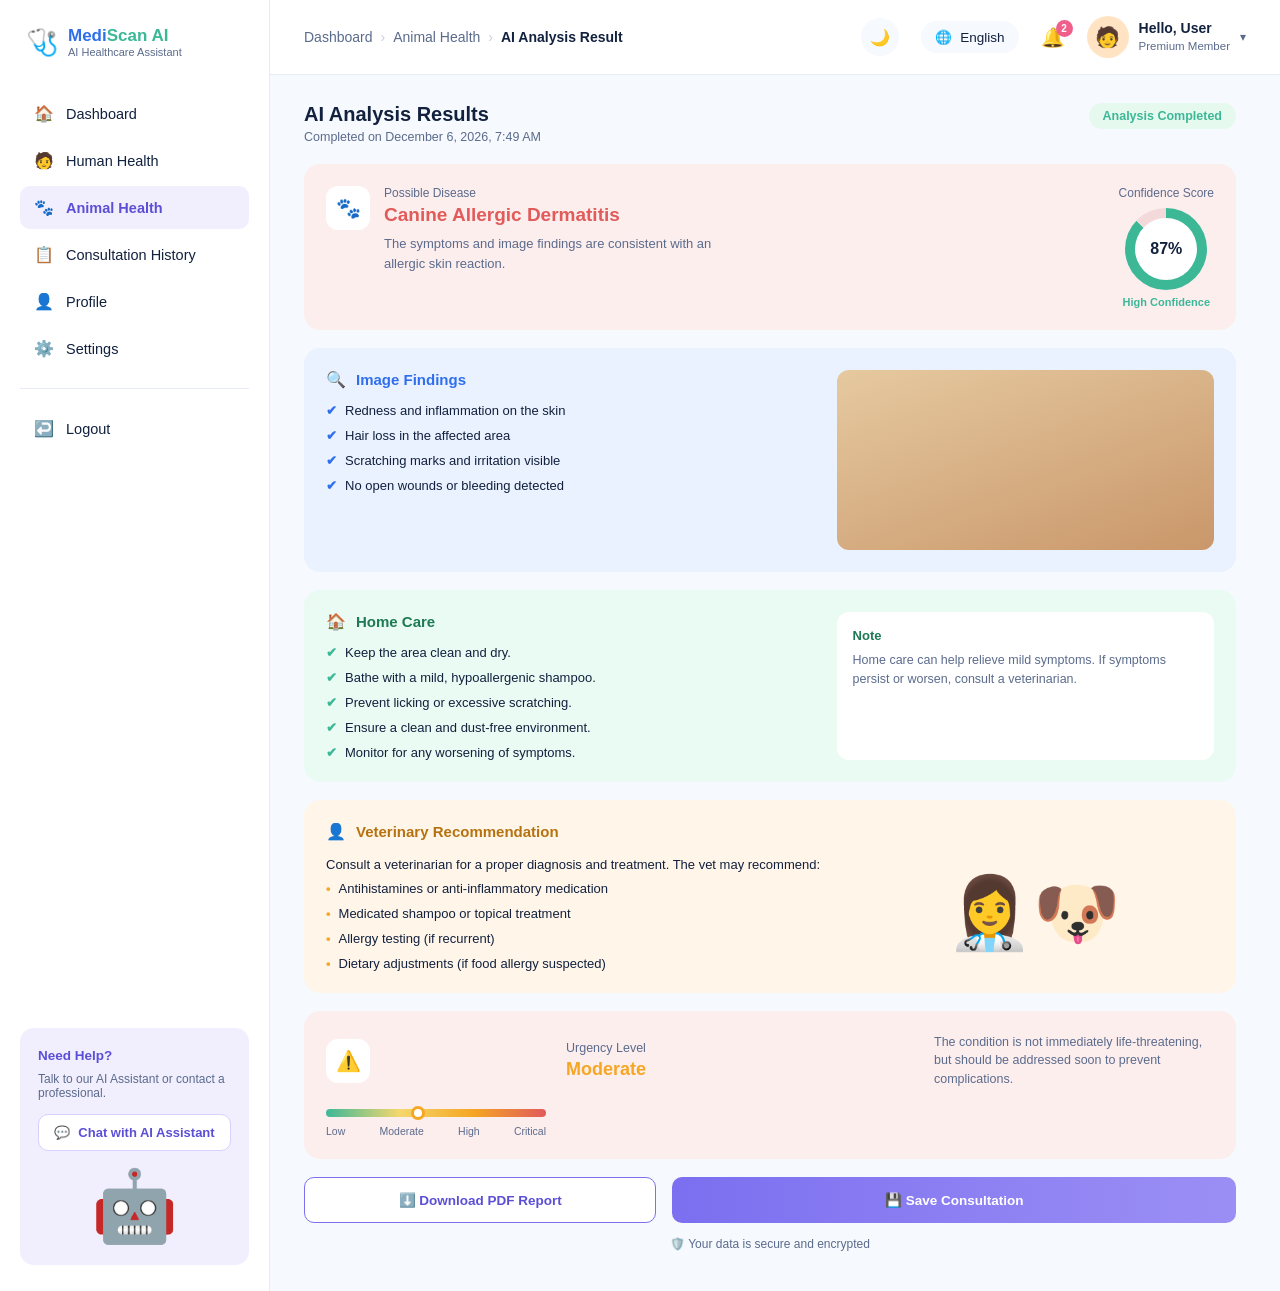
==== animal-analysis-results.html @ 8ee75331 "Add files via upload" ====
<!DOCTYPE html>
<html lang="en">
<head>
<meta charset="UTF-8">
<meta name="viewport" content="width=device-width, initial-scale=1.0">
<title>MediScan AI — Animal Analysis Results</title>
<style>
  :root{
    --purple:#7c6ff0;
    --purple-dark:#5b4fd6;
    --blue:#2f6fed;
    --green:#3cb897;
    --orange:#f5a623;
    --red:#e15b5b;
    --pink:#ef5f8a;
    --ink:#12213e;
    --muted:#5b6b8c;
    --border:#e6ebf5;
    --bg-soft:#f6f9fd;
    --radius:16px;
    --shadow-sm:0 4px 14px rgba(18,33,62,0.06);
  }
  *{box-sizing:border-box;margin:0;padding:0;}
  body{
    font-family:'Segoe UI',-apple-system,BlinkMacSystemFont,Roboto,Helvetica,Arial,sans-serif;
    color:var(--ink);
    background:var(--bg-soft);
  }
  a{text-decoration:none;color:inherit;}
  button{font-family:inherit;}

  .app{display:grid;grid-template-columns:270px 1fr;min-height:100vh;}

  /* Sidebar */
  .sidebar{background:#fff;border-right:1px solid var(--border);display:flex;flex-direction:column;padding:26px 20px;}
  .brand{display:flex;align-items:center;gap:10px;margin-bottom:34px;padding:0 6px;}
  .brand .mark{font-size:26px;}
  .brand .name{font-weight:700;font-size:17px;}
  .brand .name .blue{color:var(--blue);}
  .brand .name .green{color:var(--green);}
  .brand .sub{display:block;font-size:11px;font-weight:400;color:var(--muted);}
  .nav-main{display:flex;flex-direction:column;gap:4px;flex:1;}
  .nav-item{display:flex;align-items:center;gap:12px;padding:12px 14px;border-radius:10px;font-size:14.5px;font-weight:500;color:var(--ink);cursor:pointer;}
  .nav-item .ic{width:20px;text-align:center;font-size:16px;}
  .nav-item:hover{background:var(--bg-soft);}
  .nav-item.active{background:#f1eefe;color:var(--purple-dark);font-weight:700;}
  .nav-divider{height:1px;background:var(--border);margin:14px 0;}
  .help-box{background:#f1eefe;border-radius:14px;padding:18px;margin-top:16px;}
  .help-box b{font-size:13.5px;color:var(--purple-dark);}
  .help-box p{font-size:12px;color:var(--muted);margin:8px 0 14px;}
  .chat-btn{
    display:flex;align-items:center;justify-content:center;gap:8px;width:100%;
    background:#fff;border:1px solid #d9d0fc;border-radius:10px;padding:10px 14px;
    font-size:13px;font-weight:600;color:var(--purple-dark);cursor:pointer;
  }
  .bot-emoji{font-size:70px;text-align:center;margin-top:14px;}

  /* Main */
  .main{display:flex;flex-direction:column;}
  .topbar{display:flex;align-items:center;justify-content:space-between;padding:16px 34px;background:#fff;border-bottom:1px solid var(--border);}
  .breadcrumb{display:flex;align-items:center;gap:8px;font-size:14px;color:var(--muted);}
  .breadcrumb b{color:var(--ink);font-weight:700;}
  .breadcrumb .sep{color:#c7cede;}
  .topbar-right{display:flex;align-items:center;gap:22px;}
  .bell{position:relative;font-size:19px;cursor:pointer;}
  .bell .dot{position:absolute;top:-6px;right:-8px;background:var(--pink);color:#fff;font-size:10px;width:17px;height:17px;border-radius:50%;display:flex;align-items:center;justify-content:center;font-weight:700;}
  .user-chip{display:flex;align-items:center;gap:10px;cursor:pointer;}
  .avatar-circle{width:42px;height:42px;border-radius:50%;background:#ffe3c2;display:flex;align-items:center;justify-content:center;font-size:20px;}
  .user-chip b{font-size:14px;display:block;}
  .user-chip span{font-size:11.5px;color:var(--muted);}
  .caret{font-size:10px;color:var(--muted);}

  .content{padding:28px 34px 40px;max-width:1000px;}

  .page-head{display:flex;justify-content:space-between;align-items:flex-start;margin-bottom:20px;gap:20px;flex-wrap:wrap;}
  .page-head h1{font-size:20px;font-weight:800;}
  .page-head p{font-size:12.5px;color:var(--muted);margin-top:4px;}
  .status-chip{
    background:#e6f9ef;color:var(--green);font-size:12.5px;font-weight:700;padding:6px 14px;border-radius:20px;height:fit-content;
  }

  .card{border-radius:var(--radius);padding:22px;margin-bottom:18px;}
  .card.condition{background:#fdeeee;}
  .card.findings{background:#eaf1ff;}
  .card.homecare{background:#eafbf3;}
  .card.vet{background:#fff5e9;}
  .card.urgency{background:#fdeeee;}
  .card.plain{background:#fff;border:1px solid var(--border);box-shadow:var(--shadow-sm);}

  .cond-row{display:flex;justify-content:space-between;gap:20px;align-items:flex-start;flex-wrap:wrap;}
  .cond-left{display:flex;gap:14px;}
  .cond-ic{width:44px;height:44px;border-radius:12px;background:#fff;display:flex;align-items:center;justify-content:center;font-size:20px;flex-shrink:0;}
  .cond-label{font-size:12px;color:var(--muted);margin-bottom:4px;}
  .cond-name{font-size:19px;font-weight:800;color:var(--red);margin-bottom:8px;}
  .cond-desc{font-size:13px;color:var(--muted);max-width:340px;line-height:1.5;}
  .conf-label{font-size:12px;color:var(--muted);text-align:center;margin-bottom:8px;}
  .ring{
    width:82px;height:82px;border-radius:50%;
    background:conic-gradient(var(--green) 87%, #f3d9d9 0);
    display:flex;align-items:center;justify-content:center;margin:0 auto;
  }
  .ring span{
    width:62px;height:62px;border-radius:50%;background:#fff;display:flex;align-items:center;justify-content:center;
    font-size:16px;font-weight:800;
  }
  .conf-tag{font-size:11px;color:var(--green);font-weight:700;text-align:center;margin-top:6px;}

  .split-row{display:grid;grid-template-columns:1.3fr 1fr;gap:20px;align-items:start;}
  .section-title{display:flex;align-items:center;gap:10px;font-size:15px;font-weight:700;margin-bottom:14px;}
  .section-title .si{font-size:16px;}
  .section-title.blue{color:var(--blue);}
  .section-title.green{color:#1e7a55;}
  .section-title.orange{color:#b5720f;}
  .info-list li{display:flex;gap:8px;font-size:13px;color:var(--ink);margin-bottom:10px;align-items:flex-start;}
  .info-list li:last-child{margin-bottom:0;}
  .info-list .c{font-weight:800;flex-shrink:0;color:var(--blue);}
  .info-list.green-check .c{color:var(--green);}
  .info-list.orange-dot .c{color:var(--orange);}
  .img-box{border-radius:12px;overflow:hidden;height:100%;min-height:180px;background:linear-gradient(160deg,#e6c9a0,#c9976a);}
  .img-box img{width:100%;height:100%;object-fit:cover;display:block;}

  .note-box{background:#fff;border-radius:12px;padding:16px;height:100%;}
  .note-box b{color:#1e7a55;font-size:13px;display:block;margin-bottom:8px;}
  .note-box p{font-size:12.5px;color:var(--muted);line-height:1.5;}

  .vet-row{display:grid;grid-template-columns:1.4fr 1fr;gap:20px;align-items:center;}
  .vet-desc{font-size:13px;color:var(--ink);line-height:1.5;margin-bottom:6px;}
  .vet-emoji{font-size:70px;text-align:center;}

  .urgency-row{display:grid;grid-template-columns:auto 1fr auto;gap:20px;align-items:center;}
  .urgency-ic{width:44px;height:44px;border-radius:12px;background:#fff;display:flex;align-items:center;justify-content:center;font-size:20px;}
  .urgency-lab{font-size:12.5px;color:var(--muted);margin-bottom:4px;}
  .urgency-val{font-size:18px;font-weight:800;color:var(--orange);}
  .urgency-desc{font-size:12.5px;color:var(--muted);max-width:280px;line-height:1.5;}
  .gauge-wrap{width:220px;}
  .gauge{
    height:8px;border-radius:6px;background:linear-gradient(90deg,#3cb897,#f5d76e,#f5a623,#e15b5b);position:relative;
  }
  .gauge-dot{
    position:absolute;top:50%;transform:translate(-50%,-50%);width:14px;height:14px;border-radius:50%;background:#fff;
    border:3px solid var(--orange);left:42%;
  }
  .gauge-labels{display:flex;justify-content:space-between;font-size:10.5px;color:var(--muted);margin-top:8px;}

  .action-row{display:grid;grid-template-columns:1fr 1.6fr;gap:16px;margin-bottom:14px;}
  .btn-download{
    border:1px solid var(--purple);color:var(--purple-dark);background:#fff;border-radius:10px;padding:14px;
    font-size:13.5px;font-weight:700;cursor:pointer;display:flex;align-items:center;justify-content:center;gap:8px;
  }
  .btn-download:hover{background:#f7f6ff;}
  .btn-save{
    border:none;background:linear-gradient(90deg,var(--purple),#9b8ff5);color:#fff;border-radius:10px;padding:14px;
    font-size:13.5px;font-weight:700;cursor:pointer;display:flex;align-items:center;justify-content:center;gap:8px;
  }
  .btn-save:hover{opacity:.92;}
  .secure-note{text-align:center;font-size:12px;color:var(--muted);}

  @media (max-width:900px){
    .app{grid-template-columns:1fr;}
    .sidebar{display:none;}
    .split-row, .vet-row, .action-row{grid-template-columns:1fr;}
    .urgency-row{grid-template-columns:1fr;text-align:left;}
    .gauge-wrap{width:100%;}
  }
</style>
<link rel="stylesheet" href="shared-dark.css">
</head>
<body>

<div class="app">
  <aside class="sidebar">
    <a href="dashboard.html" class="brand">
      <span class="mark">🩺</span>
      <span class="name"><span class="blue">Medi</span><span class="green">Scan AI</span><span class="sub" data-i18n="brand_sub">AI Healthcare Assistant</span></span>
    </a>

    <div class="nav-main">
      <a href="dashboard.html" class="nav-item"><span class="ic">🏠</span> <span data-i18n="nav_dashboard">Dashboard</span></a>
      <a href="human-consultation.html" class="nav-item"><span class="ic">🧑</span> <span data-i18n="nav_human_health">Human Health</span></a>
      <a href="animal-consultation.html" class="nav-item active"><span class="ic">🐾</span> <span data-i18n="nav_animal_health">Animal Health</span></a>
      <a href="consultation-history.html" class="nav-item"><span class="ic">📋</span> <span data-i18n="nav_consultation_history">Consultation History</span></a>
      <a href="profile.html" class="nav-item"><span class="ic">👤</span> <span data-i18n="nav_profile">Profile</span></a>
      <a href="settings.html" class="nav-item"><span class="ic">⚙️</span> <span data-i18n="nav_settings">Settings</span></a>
      <div class="nav-divider"></div>
      <a href="index.html" class="nav-item"><span class="ic">↩️</span> <span data-i18n="nav_logout">Logout</span></a>
    </div>

    <div class="help-box">
      <b data-i18n="help_title">Need Help?</b>
      <p data-i18n="help_desc">Talk to our AI Assistant or contact a professional.</p>
      <button class="chat-btn">💬 <span data-i18n="help_chat_btn">Chat with AI Assistant</span></button>
      <div class="bot-emoji">🤖</div>
    </div>
  </aside>

  <div class="main">
    <div class="topbar">
      <div class="breadcrumb">
        <a href="dashboard.html">Dashboard</a><span class="sep">›</span>
        <a href="animal-consultation.html">Animal Health</a><span class="sep">›</span>
        <b>AI Analysis Result</b>
      </div>
      <div class="topbar-right">
        <button class="icon-btn" data-dark-toggle-btn style="width:38px;height:38px;border-radius:50%;background:var(--bg-soft);display:flex;align-items:center;justify-content:center;font-size:16px;cursor:pointer;border:none;">🌙</button>
        <div class="lang-chip" style="display:flex;align-items:center;gap:8px;background:var(--bg-soft);border-radius:20px;padding:8px 14px;font-size:13.5px;">🌐 <span data-lang-label>English</span></div>
        <div class="bell">🔔<span class="dot">2</span></div>
        <div class="user-chip">
          <div class="avatar-circle">🧑</div>
          <div><b>Hello, User</b><span>Premium Member</span></div>
          <span class="caret">▾</span>
        </div>
      </div>
    </div>

    <div class="content">
      <div class="page-head">
        <div>
          <h1 data-i18n="analysis_title">AI Analysis Result</h1>
          <p id="resultTimestamp">Completed on May 20, 2025, 11:45 AM</p>
        </div>
        <div class="status-chip" data-i18n="analysis_completed">Analysis Completed</div>
      </div>

      <div class="card condition">
        <div class="cond-row">
          <div class="cond-left">
            <div class="cond-ic">🐾</div>
            <div>
              <div class="cond-label">Possible Disease</div>
              <div class="cond-name">Canine Allergic Dermatitis</div>
              <div class="cond-desc">The symptoms and image findings are consistent with an allergic skin reaction.</div>
            </div>
          </div>
          <div>
            <div class="conf-label">Confidence Score</div>
            <div class="ring"><span>87%</span></div>
            <div class="conf-tag">High Confidence</div>
          </div>
        </div>
      </div>

      <div class="card findings">
        <div class="split-row">
          <div>
            <div class="section-title blue"><span class="si">🔍</span> Image Findings</div>
            <ul class="info-list">
              <li><span class="c">✔</span> Redness and inflammation on the skin</li>
              <li><span class="c">✔</span> Hair loss in the affected area</li>
              <li><span class="c">✔</span> Scratching marks and irritation visible</li>
              <li><span class="c">✔</span> No open wounds or bleeding detected</li>
            </ul>
          </div>
          <div class="img-box">
            <img id="resultImg" src="" style="display:none;">
            <div id="imgFallback" style="width:100%;height:100%;background:linear-gradient(160deg,#e6c9a0,#c9976a);"></div>
          </div>
        </div>
      </div>

      <div class="card homecare">
        <div class="split-row">
          <div>
            <div class="section-title green"><span class="si">🏠</span> Home Care</div>
            <ul class="info-list green-check">
              <li><span class="c">✔</span> Keep the area clean and dry.</li>
              <li><span class="c">✔</span> Bathe with a mild, hypoallergenic shampoo.</li>
              <li><span class="c">✔</span> Prevent licking or excessive scratching.</li>
              <li><span class="c">✔</span> Ensure a clean and dust-free environment.</li>
              <li><span class="c">✔</span> Monitor for any worsening of symptoms.</li>
            </ul>
          </div>
          <div class="note-box">
            <b>Note</b>
            <p>Home care can help relieve mild symptoms. If symptoms persist or worsen, consult a veterinarian.</p>
          </div>
        </div>
      </div>

      <div class="card vet">
        <div class="section-title orange"><span class="si">👤</span> Veterinary Recommendation</div>
        <div class="vet-row">
          <div>
            <p class="vet-desc">Consult a veterinarian for a proper diagnosis and treatment. The vet may recommend:</p>
            <ul class="info-list orange-dot">
              <li><span class="c">•</span> Antihistamines or anti-inflammatory medication</li>
              <li><span class="c">•</span> Medicated shampoo or topical treatment</li>
              <li><span class="c">•</span> Allergy testing (if recurrent)</li>
              <li><span class="c">•</span> Dietary adjustments (if food allergy suspected)</li>
            </ul>
          </div>
          <div class="vet-emoji">👩‍⚕️🐶</div>
        </div>
      </div>

      <div class="card urgency">
        <div class="urgency-row">
          <div class="urgency-ic">⚠️</div>
          <div>
            <div class="urgency-lab">Urgency Level</div>
            <div class="urgency-val">Moderate</div>
          </div>
          <div class="urgency-desc">The condition is not immediately life-threatening, but should be addressed soon to prevent complications.</div>
          <div class="gauge-wrap">
            <div class="gauge"><div class="gauge-dot"></div></div>
            <div class="gauge-labels"><span>Low</span><span>Moderate</span><span>High</span><span>Critical</span></div>
          </div>
        </div>
      </div>

      <div class="action-row">
        <button class="btn-download" id="downloadBtn">⬇️ Download PDF Report</button>
        <button class="btn-save" id="saveBtn">💾 Save Consultation</button>
      </div>
      <div class="secure-note">🛡️ Your data is secure and encrypted</div>
    </div>
  </div>
</div>

<script>
  const d = new Date();
  const dateStr = d.toLocaleDateString('en-US',{year:'numeric',month:'long',day:'numeric'});
  const timeStr = d.toLocaleTimeString('en-US',{hour:'numeric',minute:'2-digit'});
  document.getElementById('resultTimestamp').textContent = 'Completed on ' + dateStr + ', ' + timeStr;

  try {
    const storedImg = sessionStorage.getItem('mediscan_animal_uploaded_image');
    if(storedImg){
      const img = document.getElementById('resultImg');
      img.src = storedImg;
      img.style.display = 'block';
      document.getElementById('imgFallback').style.display = 'none';
    }
  } catch(e) {}

  document.getElementById('downloadBtn').addEventListener('click', () => {
    alert('PDF download would start here (demo only — no backend connected).');
  });
  document.getElementById('saveBtn').addEventListener('click', () => {
    alert('Consultation saved to your history (demo only — no backend connected).');
    window.location.href = 'consultation-history.html';
  });
</script>

<script src="shared.js"></script>
</body>
</html>
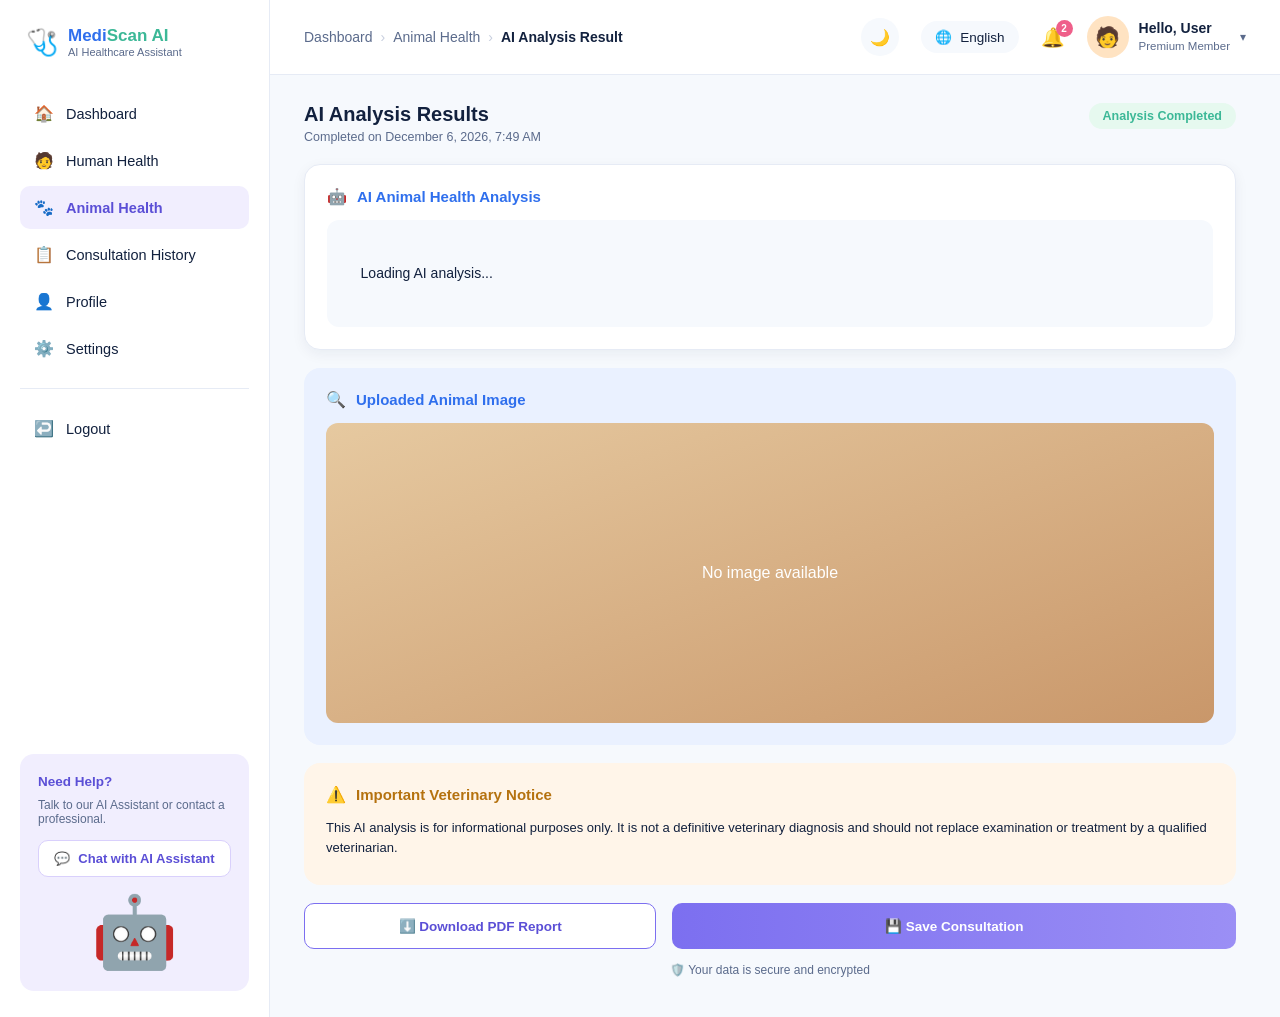
==== commit 71dba6e8: "Add animal AI analysis" ====
--- a/animal-analysis-results.html
+++ b/animal-analysis-results.html
@@ -221,91 +221,87 @@
         <div class="status-chip" data-i18n="analysis_completed">Analysis Completed</div>
       </div>
 
-      <div class="card condition">
-        <div class="cond-row">
-          <div class="cond-left">
-            <div class="cond-ic">🐾</div>
-            <div>
-              <div class="cond-label">Possible Disease</div>
-              <div class="cond-name">Canine Allergic Dermatitis</div>
-              <div class="cond-desc">The symptoms and image findings are consistent with an allergic skin reaction.</div>
-            </div>
-          </div>
-          <div>
-            <div class="conf-label">Confidence Score</div>
-            <div class="ring"><span>87%</span></div>
-            <div class="conf-tag">High Confidence</div>
-          </div>
-        </div>
-      </div>
-
-      <div class="card findings">
-        <div class="split-row">
-          <div>
-            <div class="section-title blue"><span class="si">🔍</span> Image Findings</div>
-            <ul class="info-list">
-              <li><span class="c">✔</span> Redness and inflammation on the skin</li>
-              <li><span class="c">✔</span> Hair loss in the affected area</li>
-              <li><span class="c">✔</span> Scratching marks and irritation visible</li>
-              <li><span class="c">✔</span> No open wounds or bleeding detected</li>
-            </ul>
-          </div>
-          <div class="img-box">
-            <img id="resultImg" src="" style="display:none;">
-            <div id="imgFallback" style="width:100%;height:100%;background:linear-gradient(160deg,#e6c9a0,#c9976a);"></div>
-          </div>
-        </div>
-      </div>
-
-      <div class="card homecare">
-        <div class="split-row">
-          <div>
-            <div class="section-title green"><span class="si">🏠</span> Home Care</div>
-            <ul class="info-list green-check">
-              <li><span class="c">✔</span> Keep the area clean and dry.</li>
-              <li><span class="c">✔</span> Bathe with a mild, hypoallergenic shampoo.</li>
-              <li><span class="c">✔</span> Prevent licking or excessive scratching.</li>
-              <li><span class="c">✔</span> Ensure a clean and dust-free environment.</li>
-              <li><span class="c">✔</span> Monitor for any worsening of symptoms.</li>
-            </ul>
-          </div>
-          <div class="note-box">
-            <b>Note</b>
-            <p>Home care can help relieve mild symptoms. If symptoms persist or worsen, consult a veterinarian.</p>
-          </div>
-        </div>
-      </div>
-
-      <div class="card vet">
-        <div class="section-title orange"><span class="si">👤</span> Veterinary Recommendation</div>
-        <div class="vet-row">
-          <div>
-            <p class="vet-desc">Consult a veterinarian for a proper diagnosis and treatment. The vet may recommend:</p>
-            <ul class="info-list orange-dot">
-              <li><span class="c">•</span> Antihistamines or anti-inflammatory medication</li>
-              <li><span class="c">•</span> Medicated shampoo or topical treatment</li>
-              <li><span class="c">•</span> Allergy testing (if recurrent)</li>
-              <li><span class="c">•</span> Dietary adjustments (if food allergy suspected)</li>
-            </ul>
-          </div>
-          <div class="vet-emoji">👩‍⚕️🐶</div>
-        </div>
-      </div>
-
-      <div class="card urgency">
-        <div class="urgency-row">
-          <div class="urgency-ic">⚠️</div>
-          <div>
-            <div class="urgency-lab">Urgency Level</div>
-            <div class="urgency-val">Moderate</div>
-          </div>
-          <div class="urgency-desc">The condition is not immediately life-threatening, but should be addressed soon to prevent complications.</div>
-          <div class="gauge-wrap">
-            <div class="gauge"><div class="gauge-dot"></div></div>
-            <div class="gauge-labels"><span>Low</span><span>Moderate</span><span>High</span><span>Critical</span></div>
-          </div>
-        </div>
-      </div>
+     <!-- AI RESULT -->
+<div class="card plain">
+
+  <div class="section-title blue">
+    <span class="si">🤖</span>
+    AI Animal Health Analysis
+  </div>
+
+  <div
+    id="animalAIResult"
+    style="
+      white-space:pre-wrap;
+      font-size:14px;
+      line-height:1.7;
+      color:var(--ink);
+      background:var(--bg-soft);
+      border-radius:12px;
+      padding:18px;
+    "
+  >
+    Loading AI analysis...
+  </div>
+
+</div>
+
+
+<!-- ANIMAL IMAGE -->
+<div class="card findings">
+
+  <div class="section-title blue">
+    <span class="si">🔍</span>
+    Uploaded Animal Image
+  </div>
+
+  <div class="img-box" style="height:300px;">
+
+    <img
+      id="resultImg"
+      src=""
+      style="display:none;"
+    >
+
+    <div
+      id="imgFallback"
+      style="
+        width:100%;
+        height:100%;
+        display:flex;
+        align-items:center;
+        justify-content:center;
+        background:linear-gradient(160deg,#e6c9a0,#c9976a);
+        color:white;
+        font-size:16px;
+      "
+    >
+      No image available
+    </div>
+
+  </div>
+
+</div>
+
+
+<!-- IMPORTANT NOTICE -->
+<div class="card vet">
+
+  <div class="section-title orange">
+    <span class="si">⚠️</span>
+    Important Veterinary Notice
+  </div>
+
+  <p class="vet-desc">
+    This AI analysis is for informational purposes only.
+    It is not a definitive veterinary diagnosis and should
+    not replace examination or treatment by a qualified
+    veterinarian.
+  </p>
+
+</div>
+
+<script src="shared.js"></script>
 
       <div class="action-row">
         <button class="btn-download" id="downloadBtn">⬇️ Download PDF Report</button>
--- a/shared-dark.css
+++ b/shared-dark.css
@@ -0,0 +1,114 @@
+/* MediScan AI — shared dark mode overrides.
+   Broad, class-based rules so a single stylesheet covers every page
+   in the app without needing page-specific dark CSS. */
+
+body.dark{
+  background:#0d1420 !important;
+  color:#dfe6f5 !important;
+}
+
+/* Generic surfaces */
+body.dark .sidebar,
+body.dark .topbar,
+body.dark .panel,
+body.dark .card,
+body.dark .card.plain,
+body.dark header,
+body.dark footer,
+body.dark .table-panel,
+body.dark .footer-strip,
+body.dark .modal,
+body.dark .filters,
+body.dark .secure-strip,
+body.dark .cta-banner,
+body.dark .action-card,
+body.dark .status-panel,
+body.dark thead th{
+  background:#151f31 !important;
+  border-color:#26324a !important;
+  color:#dfe6f5 !important;
+}
+
+body.dark .content,
+body.dark .main,
+body.dark .wrap,
+body.dark section,
+body.dark .hero{
+  background:transparent !important;
+  color:#dfe6f5 !important;
+}
+
+/* Text colors */
+body.dark h1, body.dark h2, body.dark h3, body.dark h4, body.dark h5, body.dark b, body.dark strong{
+  color:#f2f5fb !important;
+}
+body.dark p, body.dark span, body.dark li, body.dark label, body.dark td, body.dark .muted,
+body.dark .sub, body.dark .lab, body.dark .t-sub, body.dark .cond-desc, body.dark .cond-sub{
+  color:#a9b4cc !important;
+}
+
+/* Nav items */
+body.dark .nav-item{ color:#dbe2f2 !important; }
+body.dark .nav-item:hover{ background:#1c2740 !important; }
+body.dark .nav-item.active{ background:#26264f !important; color:#c3b9ff !important; }
+body.dark .logo-sub, body.dark .brand .sub{ color:#8a97b5 !important; }
+
+/* Help / info boxes */
+body.dark .help-box, body.dark .tips-box, body.dark .disclaimer,
+body.dark .info-panel, body.dark .safe-box, body.dark .note-box,
+body.dark .status-card, body.dark .total-card, body.dark .stat-box,
+body.dark .perks, body.dark .perk-row .pi, body.dark .med-note{
+  background:#1a2438 !important;
+  color:#c7d0e4 !important;
+}
+body.dark .disclaimer-panel{
+  background:#301c1c !important;
+  border-color:#4a2a2a !important;
+}
+body.dark .disclaimer-panel p{ color:#e0a9a9 !important; }
+
+/* Inputs */
+body.dark input, body.dark select, body.dark textarea{
+  background:#101a2b !important;
+  border-color:#2a3550 !important;
+  color:#e6ebf5 !important;
+}
+body.dark input::placeholder, body.dark textarea::placeholder{ color:#6f7c99 !important; }
+body.dark .input-wrap, body.dark .search-wrap, body.dark .date-wrap, body.dark .dropdown-toggle{
+  background:#101a2b !important;
+  border-color:#2a3550 !important;
+}
+body.dark .dropzone{ background:#101a2b !important; border-color:#3a4870 !important; }
+body.dark .dropdown-menu{ background:#151f31 !important; border-color:#2a3550 !important; }
+body.dark .dropdown-item:hover{ background:#1c2740 !important; }
+
+/* Borders / dividers */
+body.dark .border, body.dark hr,
+body.dark .nav-divider,
+body.dark tbody td, body.dark .info-row, body.dark .toggle-row,
+body.dark .footer-grid, body.dark .form-footer{
+  border-color:#26324a !important;
+}
+
+/* Buttons keep their accent colors but adjust outline/ghost variants */
+body.dark .btn-outline, body.dark .btn-ghost, body.dark .btn-edit,
+body.dark .btn-clear, body.dark .btn-download, body.dark .btn-outline-purple,
+body.dark .page-btn, body.dark .modal-cancel{
+  background:#151f31 !important;
+  color:#c3cee6 !important;
+}
+body.dark .btn-google{ background:#151f31 !important; color:#e6ebf5 !important; border-color:#2a3550 !important; }
+
+/* Tables */
+body.dark table{ color:#dfe6f5 !important; }
+body.dark tbody tr:hover{ background:#1a2438 !important; }
+
+/* Misc chips / badges keep color but darker background handled above via .info-panel etc. */
+body.dark .status-chip.completed, body.dark .stat-delta{ background:#123526 !important; }
+body.dark .status-chip.progress{ background:#3a2c10 !important; }
+body.dark .type-chip.human{ background:#1c2740 !important; }
+body.dark .type-chip.animal{ background:#123526 !important; }
+
+/* Scrollbars (optional nicety) */
+body.dark ::-webkit-scrollbar{ background:#0d1420; }
+body.dark ::-webkit-scrollbar-thumb{ background:#2a3550; border-radius:8px; }
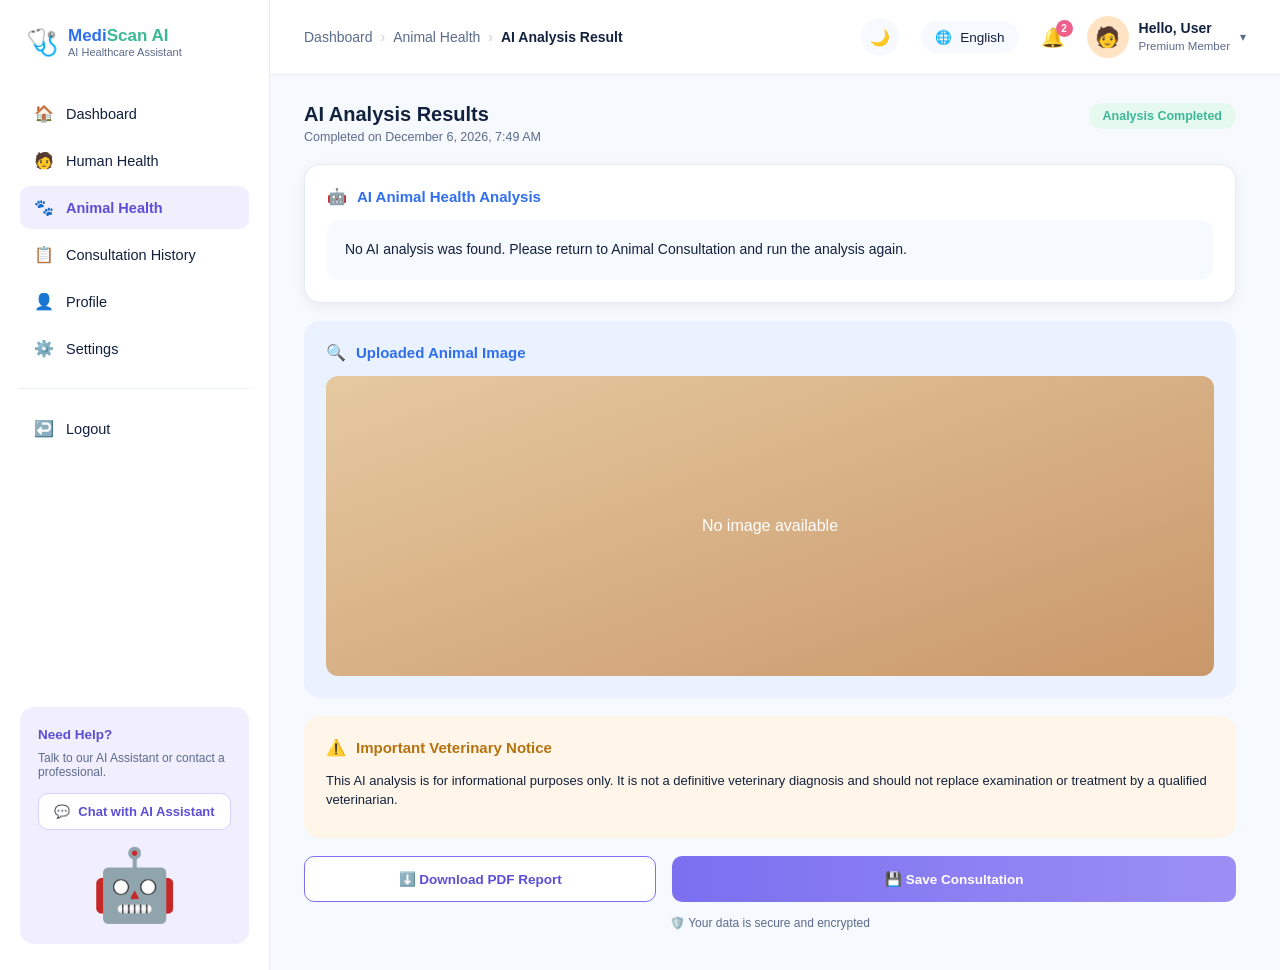
==== commit 35ac7f0c: "Update animal AI results design" ====
--- a/animal-analysis-results.html
+++ b/animal-analysis-results.html
@@ -162,6 +162,154 @@
     .urgency-row{grid-template-columns:1fr;text-align:left;}
     .gauge-wrap{width:100%;}
   }
+
+  <script>
+
+  // ==========================================
+  // DATE AND TIME
+  // ==========================================
+
+  const d = new Date();
+
+  const dateStr = d.toLocaleDateString(
+    'en-US',
+    {
+      year: 'numeric',
+      month: 'long',
+      day: 'numeric'
+    }
+  );
+
+  const timeStr = d.toLocaleTimeString(
+    'en-US',
+    {
+      hour: 'numeric',
+      minute: '2-digit'
+    }
+  );
+
+  document.getElementById(
+    'resultTimestamp'
+  ).textContent =
+    'Completed on ' +
+    dateStr +
+    ', ' +
+    timeStr;
+
+
+  // ==========================================
+  // LOAD REAL ANIMAL GEMINI RESULT
+  // ==========================================
+
+  const aiResult =
+    sessionStorage.getItem(
+      'mediscan_animal_ai_result'
+    );
+
+
+  const resultBox =
+    document.getElementById(
+      'animalAIResult'
+    );
+
+
+  if (aiResult) {
+
+    resultBox.textContent =
+      aiResult;
+
+  } else {
+
+    resultBox.textContent =
+      'No AI analysis was found. Please return to Animal Consultation and run the analysis again.';
+
+  }
+
+
+  // ==========================================
+  // LOAD ANIMAL IMAGE
+  // ==========================================
+
+  try {
+
+    const storedImg =
+      sessionStorage.getItem(
+        'mediscan_animal_uploaded_image'
+      );
+
+
+    if (storedImg) {
+
+      const img =
+        document.getElementById(
+          'resultImg'
+        );
+
+
+      img.src =
+        storedImg;
+
+
+      img.style.display =
+        'block';
+
+
+      document.getElementById(
+        'imgFallback'
+      ).style.display =
+        'none';
+
+    }
+
+  } catch (e) {
+
+    console.error(
+      'Could not load animal image:',
+      e
+    );
+
+  }
+
+
+  // ==========================================
+  // DOWNLOAD BUTTON
+  // ==========================================
+
+  document
+    .getElementById('downloadBtn')
+    .addEventListener(
+      'click',
+      () => {
+
+        alert(
+          'PDF download will be connected later.'
+        );
+
+      }
+    );
+
+
+  // ==========================================
+  // SAVE CONSULTATION
+  // ==========================================
+
+  document
+    .getElementById('saveBtn')
+    .addEventListener(
+      'click',
+      () => {
+
+        alert(
+          'Consultation saved to your history!'
+        );
+
+        window.location.href =
+          'consultation-history.html';
+
+      }
+    );
+
+</script>
 </style>
 <link rel="stylesheet" href="shared-dark.css">
 </head>
@@ -313,28 +461,151 @@
 </div>
 
 <script>
+
+  // ==========================================
+  // DATE AND TIME
+  // ==========================================
+
   const d = new Date();
-  const dateStr = d.toLocaleDateString('en-US',{year:'numeric',month:'long',day:'numeric'});
-  const timeStr = d.toLocaleTimeString('en-US',{hour:'numeric',minute:'2-digit'});
-  document.getElementById('resultTimestamp').textContent = 'Completed on ' + dateStr + ', ' + timeStr;
+
+  const dateStr = d.toLocaleDateString(
+    'en-US',
+    {
+      year: 'numeric',
+      month: 'long',
+      day: 'numeric'
+    }
+  );
+
+  const timeStr = d.toLocaleTimeString(
+    'en-US',
+    {
+      hour: 'numeric',
+      minute: '2-digit'
+    }
+  );
+
+  document.getElementById(
+    'resultTimestamp'
+  ).textContent =
+    'Completed on ' +
+    dateStr +
+    ', ' +
+    timeStr;
+
+
+  // ==========================================
+  // LOAD REAL ANIMAL GEMINI RESULT
+  // ==========================================
+
+  const aiResult =
+    sessionStorage.getItem(
+      'mediscan_animal_ai_result'
+    );
+
+
+  const resultBox =
+    document.getElementById(
+      'animalAIResult'
+    );
+
+
+  if (aiResult) {
+
+    resultBox.textContent =
+      aiResult;
+
+  } else {
+
+    resultBox.textContent =
+      'No AI analysis was found. Please return to Animal Consultation and run the analysis again.';
+
+  }
+
+
+  // ==========================================
+  // LOAD ANIMAL IMAGE
+  // ==========================================
 
   try {
-    const storedImg = sessionStorage.getItem('mediscan_animal_uploaded_image');
-    if(storedImg){
-      const img = document.getElementById('resultImg');
-      img.src = storedImg;
-      img.style.display = 'block';
-      document.getElementById('imgFallback').style.display = 'none';
+
+    const storedImg =
+      sessionStorage.getItem(
+        'mediscan_animal_uploaded_image'
+      );
+
+
+    if (storedImg) {
+
+      const img =
+        document.getElementById(
+          'resultImg'
+        );
+
+
+      img.src =
+        storedImg;
+
+
+      img.style.display =
+        'block';
+
+
+      document.getElementById(
+        'imgFallback'
+      ).style.display =
+        'none';
+
     }
-  } catch(e) {}
-
-  document.getElementById('downloadBtn').addEventListener('click', () => {
-    alert('PDF download would start here (demo only — no backend connected).');
-  });
-  document.getElementById('saveBtn').addEventListener('click', () => {
-    alert('Consultation saved to your history (demo only — no backend connected).');
-    window.location.href = 'consultation-history.html';
-  });
+
+  } catch (e) {
+
+    console.error(
+      'Could not load animal image:',
+      e
+    );
+
+  }
+
+
+  // ==========================================
+  // DOWNLOAD BUTTON
+  // ==========================================
+
+  document
+    .getElementById('downloadBtn')
+    .addEventListener(
+      'click',
+      () => {
+
+        alert(
+          'PDF download will be connected later.'
+        );
+
+      }
+    );
+
+
+  // ==========================================
+  // SAVE CONSULTATION
+  // ==========================================
+
+  document
+    .getElementById('saveBtn')
+    .addEventListener(
+      'click',
+      () => {
+
+        alert(
+          'Consultation saved to your history!'
+        );
+
+        window.location.href =
+          'consultation-history.html';
+
+      }
+    );
+
 </script>
 
 <script src="shared.js"></script>
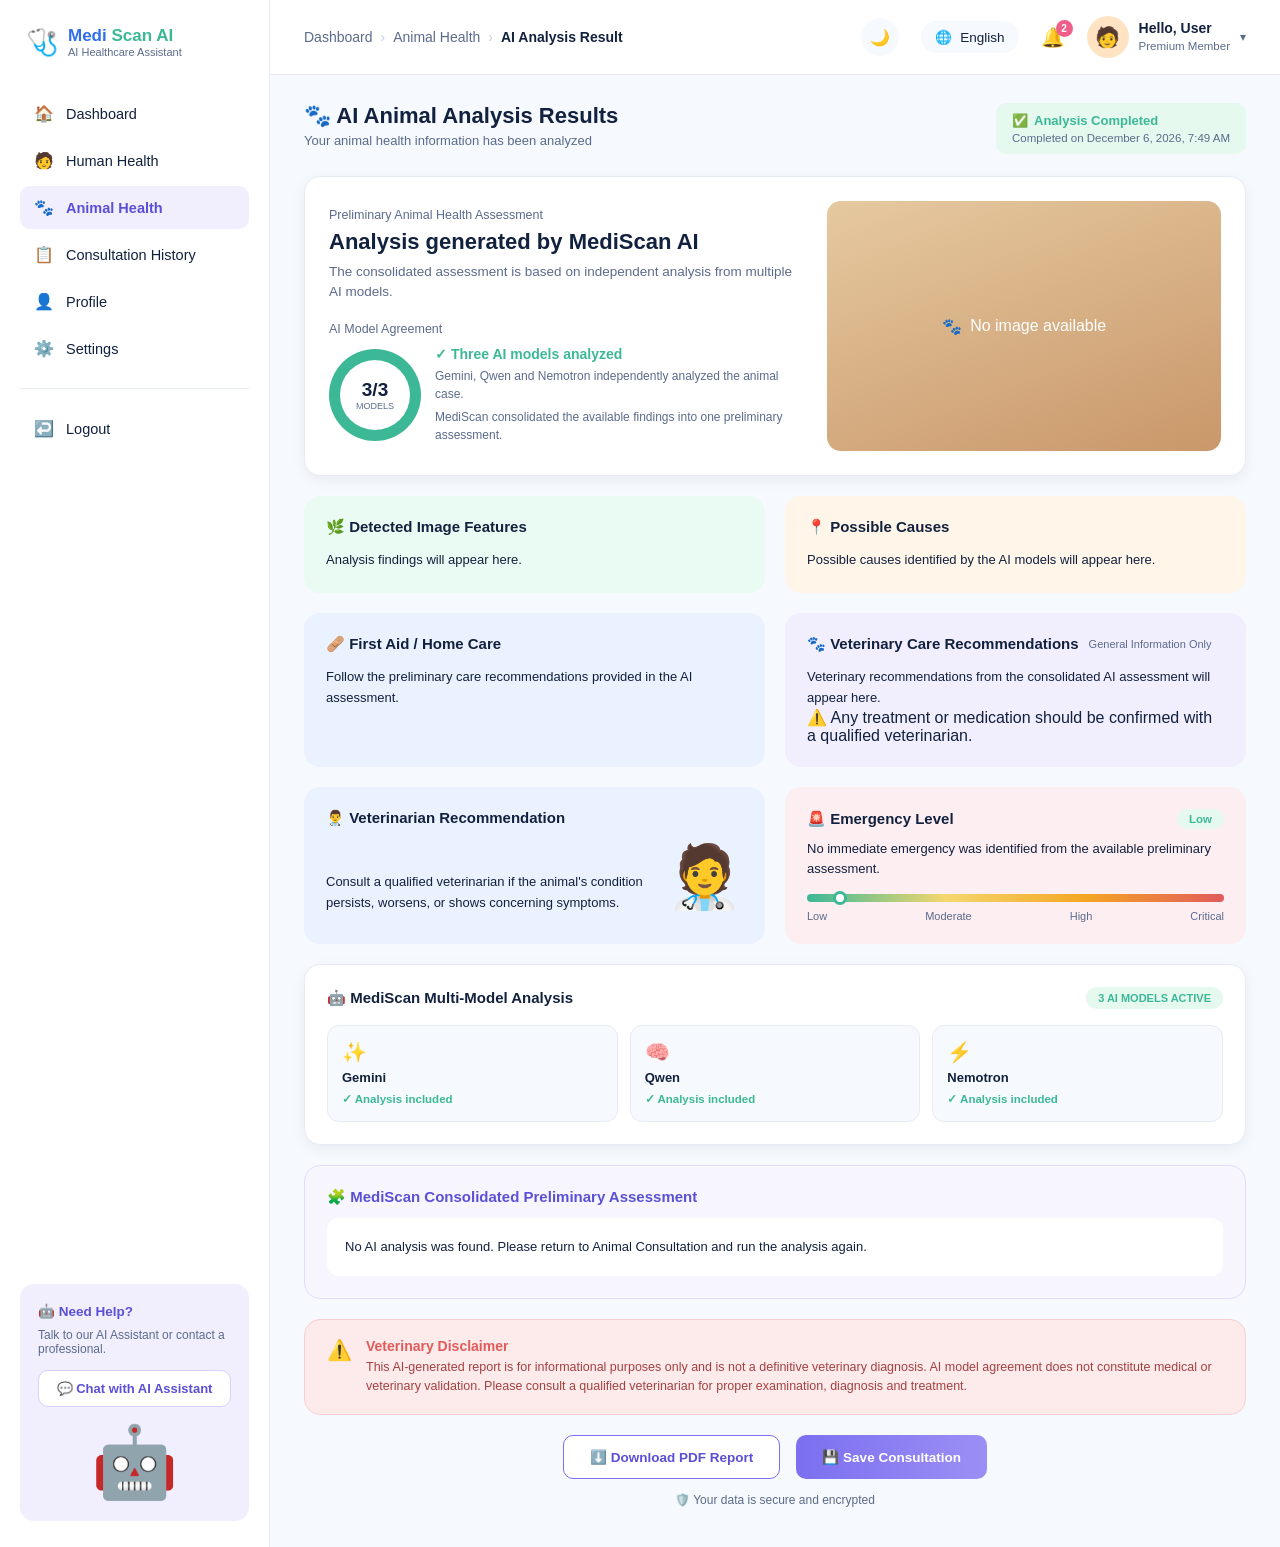
==== commit 62f0add9: "Complete MediScan frontend integration" ====
--- a/animal-analysis-results.html
+++ b/animal-analysis-results.html
@@ -1,613 +1,3204 @@
 <!DOCTYPE html>
 <html lang="en">
+
 <head>
+
 <meta charset="UTF-8">
-<meta name="viewport" content="width=device-width, initial-scale=1.0">
+
+<meta name="viewport"
+      content="width=device-width, initial-scale=1.0">
+
 <title>MediScan AI — Animal Analysis Results</title>
+
 <style>
-  :root{
-    --purple:#7c6ff0;
-    --purple-dark:#5b4fd6;
-    --blue:#2f6fed;
-    --green:#3cb897;
-    --orange:#f5a623;
-    --red:#e15b5b;
-    --pink:#ef5f8a;
-    --ink:#12213e;
-    --muted:#5b6b8c;
-    --border:#e6ebf5;
-    --bg-soft:#f6f9fd;
-    --radius:16px;
-    --shadow-sm:0 4px 14px rgba(18,33,62,0.06);
+
+/* =========================================================
+   MEDISCAN AI — ANIMAL RESULTS
+   ========================================================= */
+
+:root{
+
+  --blue:#2f6fed;
+  --blue-dark:#1e4fc4;
+
+  --green:#3cb897;
+
+  --purple:#7c6ff0;
+  --purple-dark:#5b4fd6;
+
+  --orange:#f5a623;
+
+  --pink:#ef5f8a;
+
+  --red:#e15b5b;
+
+  --ink:#12213e;
+  --muted:#5b6b8c;
+
+  --border:#e6ebf5;
+
+  --bg-soft:#f6f9fd;
+
+  --radius:16px;
+
+  --shadow-sm:
+    0 4px 14px rgba(18,33,62,0.06);
+
+}
+
+
+/* =========================================================
+   RESET
+   ========================================================= */
+
+*{
+  box-sizing:border-box;
+  margin:0;
+  padding:0;
+}
+
+
+body{
+
+  font-family:
+    'Segoe UI',
+    -apple-system,
+    BlinkMacSystemFont,
+    Roboto,
+    Helvetica,
+    Arial,
+    sans-serif;
+
+  color:var(--ink);
+
+  background:var(--bg-soft);
+
+}
+
+
+a{
+  text-decoration:none;
+  color:inherit;
+}
+
+
+button{
+  font-family:inherit;
+}
+
+
+/* =========================================================
+   MAIN APP
+   ========================================================= */
+
+.app{
+
+  display:grid;
+
+  grid-template-columns:270px 1fr;
+
+  min-height:100vh;
+
+}
+
+
+/* =========================================================
+   SIDEBAR
+   ========================================================= */
+
+.sidebar{
+
+  background:#fff;
+
+  border-right:1px solid var(--border);
+
+  display:flex;
+
+  flex-direction:column;
+
+  padding:26px 20px;
+
+}
+
+
+.brand{
+
+  display:flex;
+
+  align-items:center;
+
+  gap:10px;
+
+  margin-bottom:34px;
+
+  padding:0 6px;
+
+}
+
+
+.brand .mark{
+  font-size:26px;
+}
+
+
+.brand .name{
+
+  font-weight:700;
+
+  font-size:17px;
+
+}
+
+
+.brand .name .blue{
+  color:var(--blue);
+}
+
+
+.brand .name .green{
+  color:var(--green);
+}
+
+
+.brand .sub{
+
+  display:block;
+
+  font-size:11px;
+
+  font-weight:400;
+
+  color:var(--muted);
+
+}
+
+
+.nav-main{
+
+  display:flex;
+
+  flex-direction:column;
+
+  gap:4px;
+
+  flex:1;
+
+}
+
+
+.nav-item{
+
+  display:flex;
+
+  align-items:center;
+
+  gap:12px;
+
+  padding:12px 14px;
+
+  border-radius:10px;
+
+  font-size:14.5px;
+
+  font-weight:500;
+
+  color:var(--ink);
+
+  cursor:pointer;
+
+}
+
+
+.nav-item .ic{
+
+  width:20px;
+
+  text-align:center;
+
+  font-size:16px;
+
+}
+
+
+.nav-item:hover{
+  background:var(--bg-soft);
+}
+
+
+.nav-item.active{
+
+  background:#f1eefe;
+
+  color:var(--purple-dark);
+
+  font-weight:700;
+
+}
+
+
+.nav-divider{
+
+  height:1px;
+
+  background:var(--border);
+
+  margin:14px 0;
+
+}
+
+
+.help-box{
+
+  background:#f1eefe;
+
+  border-radius:14px;
+
+  padding:18px;
+
+  margin-top:16px;
+
+}
+
+
+.help-box b{
+
+  font-size:13.5px;
+
+  color:var(--purple-dark);
+
+}
+
+
+.help-box p{
+
+  font-size:12px;
+
+  color:var(--muted);
+
+  margin:8px 0 14px;
+
+}
+
+
+.chat-btn{
+
+  display:flex;
+
+  align-items:center;
+
+  justify-content:center;
+
+  gap:8px;
+
+  width:100%;
+
+  background:#fff;
+
+  border:1px solid #d9d0fc;
+
+  border-radius:10px;
+
+  padding:10px 14px;
+
+  font-size:13px;
+
+  font-weight:600;
+
+  color:var(--purple-dark);
+
+  cursor:pointer;
+
+}
+
+
+.bot-emoji{
+
+  font-size:70px;
+
+  text-align:center;
+
+  margin-top:14px;
+
+}
+
+
+/* =========================================================
+   MAIN
+   ========================================================= */
+
+.main{
+
+  display:flex;
+
+  flex-direction:column;
+
+}
+
+
+/* =========================================================
+   TOP BAR
+   ========================================================= */
+
+.topbar{
+
+  display:flex;
+
+  align-items:center;
+
+  justify-content:space-between;
+
+  padding:16px 34px;
+
+  background:#fff;
+
+  border-bottom:1px solid var(--border);
+
+}
+
+
+.breadcrumb{
+
+  display:flex;
+
+  align-items:center;
+
+  gap:8px;
+
+  font-size:14px;
+
+  color:var(--muted);
+
+}
+
+
+.breadcrumb b{
+
+  color:var(--ink);
+
+  font-weight:700;
+
+}
+
+
+.breadcrumb .sep{
+  color:#c7cede;
+}
+
+
+.topbar-right{
+
+  display:flex;
+
+  align-items:center;
+
+  gap:22px;
+
+}
+
+
+.bell{
+
+  position:relative;
+
+  font-size:19px;
+
+  cursor:pointer;
+
+}
+
+
+.bell .dot{
+
+  position:absolute;
+
+  top:-6px;
+
+  right:-8px;
+
+  background:var(--pink);
+
+  color:#fff;
+
+  font-size:10px;
+
+  width:17px;
+
+  height:17px;
+
+  border-radius:50%;
+
+  display:flex;
+
+  align-items:center;
+
+  justify-content:center;
+
+  font-weight:700;
+
+}
+
+
+.user-chip{
+
+  display:flex;
+
+  align-items:center;
+
+  gap:10px;
+
+  cursor:pointer;
+
+}
+
+
+.avatar-circle{
+
+  width:42px;
+
+  height:42px;
+
+  border-radius:50%;
+
+  background:#ffe3c2;
+
+  display:flex;
+
+  align-items:center;
+
+  justify-content:center;
+
+  font-size:20px;
+
+}
+
+
+.user-chip b{
+
+  font-size:14px;
+
+  display:block;
+
+}
+
+
+.user-chip span{
+
+  font-size:11.5px;
+
+  color:var(--muted);
+
+}
+
+
+.caret{
+
+  font-size:10px;
+
+  color:var(--muted);
+
+}
+
+
+/* =========================================================
+   CONTENT
+   ========================================================= */
+
+.content{
+
+  padding:28px 34px 40px;
+
+  max-width:1100px;
+
+}
+
+
+/* =========================================================
+   PAGE HEADER
+   ========================================================= */
+
+.page-head{
+
+  display:flex;
+
+  justify-content:space-between;
+
+  align-items:flex-start;
+
+  margin-bottom:22px;
+
+  gap:20px;
+
+  flex-wrap:wrap;
+
+}
+
+
+.page-head h1{
+
+  font-size:22px;
+
+  font-weight:800;
+
+}
+
+
+.page-head p{
+
+  font-size:13px;
+
+  color:var(--muted);
+
+  margin-top:4px;
+
+}
+
+
+.status-card{
+
+  background:#e6f9ef;
+
+  border-radius:10px;
+
+  padding:10px 16px;
+
+  text-align:right;
+
+}
+
+
+.status-card .chip{
+
+  display:flex;
+
+  align-items:center;
+
+  gap:6px;
+
+  color:var(--green);
+
+  font-weight:700;
+
+  font-size:13px;
+
+}
+
+
+.status-card .ts{
+
+  font-size:11.5px;
+
+  color:var(--muted);
+
+  margin-top:4px;
+
+}
+
+
+/* =========================================================
+   HERO PANEL
+   ========================================================= */
+
+.panel{
+
+  background:#fff;
+
+  border:1px solid var(--border);
+
+  border-radius:var(--radius);
+
+  padding:24px;
+
+  box-shadow:var(--shadow-sm);
+
+  margin-bottom:20px;
+
+}
+
+
+.result-hero{
+
+  display:grid;
+
+  grid-template-columns:1.2fr 1fr;
+
+  gap:26px;
+
+  align-items:center;
+
+}
+
+
+.cond-label{
+
+  font-size:12.5px;
+
+  color:var(--muted);
+
+  margin-bottom:6px;
+
+}
+
+
+.cond-name{
+
+  font-size:22px;
+
+  font-weight:800;
+
+  color:var(--ink);
+
+  line-height:1.3;
+
+}
+
+
+.cond-sub{
+
+  font-size:13.5px;
+
+  color:var(--muted);
+
+  margin-top:5px;
+
+  margin-bottom:20px;
+
+  line-height:1.5;
+
+}
+
+
+/* =========================================================
+   MODEL SCORE
+   ========================================================= */
+
+.model-label{
+
+  font-size:12.5px;
+
+  color:var(--muted);
+
+  margin-bottom:10px;
+
+}
+
+
+.model-score{
+
+  display:flex;
+
+  align-items:center;
+
+  gap:14px;
+
+}
+
+
+.model-ring{
+
+  width:92px;
+
+  height:92px;
+
+  border-radius:50%;
+
+  background:
+    conic-gradient(
+      var(--green) 100%,
+      var(--border) 0
+    );
+
+  display:flex;
+
+  align-items:center;
+
+  justify-content:center;
+
+  flex-shrink:0;
+
+}
+
+
+.model-ring-inner{
+
+  width:70px;
+
+  height:70px;
+
+  border-radius:50%;
+
+  background:#fff;
+
+  display:flex;
+
+  flex-direction:column;
+
+  align-items:center;
+
+  justify-content:center;
+
+}
+
+
+.model-ring-inner strong{
+
+  font-size:19px;
+
+  font-weight:800;
+
+}
+
+
+.model-ring-inner span{
+
+  font-size:9px;
+
+  color:var(--muted);
+
+}
+
+
+.model-info{
+
+  display:flex;
+
+  flex-direction:column;
+
+  gap:5px;
+
+}
+
+
+.model-info strong{
+
+  font-size:14px;
+
+  color:var(--green);
+
+}
+
+
+.model-info span{
+
+  font-size:12px;
+
+  color:var(--muted);
+
+  line-height:1.5;
+
+}
+
+
+/* =========================================================
+   ANIMAL IMAGE
+   ========================================================= */
+
+.result-img{
+
+  width:100%;
+
+  height:250px;
+
+  border-radius:14px;
+
+  overflow:hidden;
+
+  background:
+    linear-gradient(
+      160deg,
+      #e6c9a0,
+      #c9976a
+    );
+
+}
+
+
+.result-img img{
+
+  width:100%;
+
+  height:100%;
+
+  object-fit:cover;
+
+  display:block;
+
+}
+
+
+#imgFallback{
+
+  width:100%;
+
+  height:100%;
+
+  display:flex;
+
+  align-items:center;
+
+  justify-content:center;
+
+  color:#fff;
+
+  font-size:16px;
+
+}
+
+
+/* =========================================================
+   GRID
+   ========================================================= */
+
+.grid-2{
+
+  display:grid;
+
+  grid-template-columns:1fr 1fr;
+
+  gap:20px;
+
+  margin-bottom:20px;
+
+}
+
+
+.info-panel{
+
+  border-radius:var(--radius);
+
+  padding:22px;
+
+}
+
+
+.info-panel.green{
+  background:#eafbf3;
+}
+
+
+.info-panel.orange{
+  background:#fff5e9;
+}
+
+
+.info-panel.blue{
+  background:#eaf1ff;
+}
+
+
+.info-panel.purple{
+  background:#f1eefe;
+}
+
+
+.info-panel.pink{
+  background:#fdeef2;
+}
+
+
+.info-panel.teal{
+  background:#e8f8f7;
+}
+
+
+/* =========================================================
+   TITLES
+   ========================================================= */
+
+.info-title{
+
+  display:flex;
+
+  align-items:center;
+
+  gap:10px;
+
+  font-size:15px;
+
+  font-weight:700;
+
+  margin-bottom:14px;
+
+}
+
+
+.info-title .badge{
+
+  font-size:11px;
+
+  font-weight:500;
+
+  color:var(--muted);
+
+}
+
+
+/* =========================================================
+   LISTS
+   ========================================================= */
+
+.info-list{
+
+  list-style:none;
+
+}
+
+
+.info-list li{
+
+  display:flex;
+
+  gap:8px;
+
+  font-size:13px;
+
+  color:var(--ink);
+
+  margin-bottom:10px;
+
+  align-items:flex-start;
+
+  line-height:1.5;
+
+}
+
+
+.info-list li:last-child{
+  margin-bottom:0;
+}
+
+
+.info-list .c{
+
+  font-weight:800;
+
+  flex-shrink:0;
+
+}
+
+
+.info-list.check .c{
+  color:var(--green);
+}
+
+
+.info-list.bullet .c{
+  color:var(--blue);
+}
+
+
+.info-list.warning .c{
+  color:var(--orange);
+}
+
+
+/* =========================================================
+   DYNAMIC TEXT
+   ========================================================= */
+
+.dynamic-text{
+
+  font-size:13px;
+
+  line-height:1.6;
+
+  color:var(--ink);
+
+}
+
+
+.dynamic-text p{
+
+  margin-bottom:9px;
+
+}
+
+
+.dynamic-text p:last-child{
+  margin-bottom:0;
+}
+
+
+/* =========================================================
+   VET RECOMMENDATION
+   ========================================================= */
+
+.doctor-row{
+
+  display:flex;
+
+  justify-content:space-between;
+
+  align-items:flex-end;
+
+  gap:14px;
+
+}
+
+
+.doctor-row p{
+
+  font-size:13px;
+
+  color:var(--ink);
+
+  max-width:330px;
+
+  line-height:1.6;
+
+}
+
+
+.doctor-emoji{
+
+  font-size:62px;
+
+  flex-shrink:0;
+
+}
+
+
+/* =========================================================
+   EMERGENCY
+   ========================================================= */
+
+.emergency-top{
+
+  display:flex;
+
+  justify-content:space-between;
+
+  align-items:center;
+
+  margin-bottom:10px;
+
+}
+
+
+.emergency-level-chip{
+
+  background:#e6f9ef;
+
+  color:var(--green);
+
+  font-size:11.5px;
+
+  font-weight:700;
+
+  padding:4px 12px;
+
+  border-radius:20px;
+
+}
+
+
+.info-panel.pink p{
+
+  font-size:13px;
+
+  color:var(--ink);
+
+  margin-bottom:16px;
+
+  line-height:1.5;
+
+}
+
+
+.gauge{
+
+  height:8px;
+
+  border-radius:6px;
+
+  background:
+    linear-gradient(
+      90deg,
+      #3cb897,
+      #f5d76e,
+      #f5a623,
+      #e15b5b
+    );
+
+  position:relative;
+
+}
+
+
+.gauge-dot{
+
+  position:absolute;
+
+  top:50%;
+
+  transform:translate(-50%,-50%);
+
+  width:14px;
+
+  height:14px;
+
+  border-radius:50%;
+
+  background:#fff;
+
+  border:3px solid var(--green);
+
+  left:8%;
+
+}
+
+
+.gauge-labels{
+
+  display:flex;
+
+  justify-content:space-between;
+
+  font-size:11px;
+
+  color:var(--muted);
+
+  margin-top:8px;
+
+}
+
+
+/* =========================================================
+   3 AI MODEL CARD
+   ========================================================= */
+
+.ai-model-card{
+
+  background:#fff;
+
+  border:1px solid var(--border);
+
+  border-radius:var(--radius);
+
+  padding:22px;
+
+  margin-bottom:20px;
+
+  box-shadow:var(--shadow-sm);
+
+}
+
+
+.ai-model-header{
+
+  display:flex;
+
+  justify-content:space-between;
+
+  align-items:center;
+
+  gap:15px;
+
+  margin-bottom:16px;
+
+}
+
+
+.ai-model-title{
+
+  display:flex;
+
+  align-items:center;
+
+  gap:10px;
+
+  font-size:15px;
+
+  font-weight:700;
+
+}
+
+
+.ai-model-status{
+
+  background:#e6f9ef;
+
+  color:var(--green);
+
+  border-radius:20px;
+
+  padding:5px 12px;
+
+  font-size:11px;
+
+  font-weight:700;
+
+}
+
+
+.model-grid{
+
+  display:grid;
+
+  grid-template-columns:repeat(3,1fr);
+
+  gap:12px;
+
+}
+
+
+.model-box{
+
+  border:1px solid var(--border);
+
+  border-radius:12px;
+
+  padding:14px;
+
+  background:var(--bg-soft);
+
+}
+
+
+.model-box .model-icon{
+
+  font-size:20px;
+
+  margin-bottom:6px;
+
+}
+
+
+.model-box strong{
+
+  display:block;
+
+  font-size:13px;
+
+  margin-bottom:4px;
+
+}
+
+
+.model-box span{
+
+  font-size:11.5px;
+
+  color:var(--green);
+
+  font-weight:600;
+
+}
+
+
+/* =========================================================
+   CONSENSUS REPORT
+   ========================================================= */
+
+.consensus-card{
+
+  background:#f7f6ff;
+
+  border:1px solid #e1dcff;
+
+  border-radius:var(--radius);
+
+  padding:22px;
+
+  margin-bottom:20px;
+
+}
+
+
+.consensus-title{
+
+  display:flex;
+
+  align-items:center;
+
+  gap:10px;
+
+  font-size:15px;
+
+  font-weight:700;
+
+  color:var(--purple-dark);
+
+  margin-bottom:12px;
+
+}
+
+
+.consensus-text{
+
+  background:#fff;
+
+  border-radius:12px;
+
+  padding:18px;
+
+  font-size:13px;
+
+  line-height:1.7;
+
+  color:var(--ink);
+
+  max-height:500px;
+
+  overflow:auto;
+
+}
+
+
+/* =========================================================
+   DISCLAIMER
+   ========================================================= */
+
+.disclaimer-panel{
+
+  background:#fdeaea;
+
+  border:1px solid #f6d0d0;
+
+  border-radius:var(--radius);
+
+  padding:18px 22px;
+
+  display:flex;
+
+  gap:14px;
+
+  margin-bottom:20px;
+
+}
+
+
+.disclaimer-panel .di{
+
+  color:var(--red);
+
+  font-size:20px;
+
+  flex-shrink:0;
+
+}
+
+
+.disclaimer-panel b{
+
+  color:var(--red);
+
+  font-size:14px;
+
+  display:block;
+
+  margin-bottom:4px;
+
+}
+
+
+.disclaimer-panel p{
+
+  color:#a34141;
+
+  font-size:12.5px;
+
+  line-height:1.5;
+
+}
+
+
+/* =========================================================
+   ACTION BUTTONS
+   ========================================================= */
+
+.action-row{
+
+  display:flex;
+
+  justify-content:center;
+
+  gap:16px;
+
+  flex-wrap:wrap;
+
+  margin-bottom:14px;
+
+}
+
+
+.btn-download{
+
+  border:1px solid var(--purple);
+
+  color:var(--purple-dark);
+
+  background:#fff;
+
+  border-radius:10px;
+
+  padding:13px 26px;
+
+  font-size:13.5px;
+
+  font-weight:700;
+
+  cursor:pointer;
+
+  display:flex;
+
+  align-items:center;
+
+  gap:8px;
+
+}
+
+
+.btn-download:hover{
+  background:#f7f6ff;
+}
+
+
+.btn-save{
+
+  border:none;
+
+  background:
+    linear-gradient(
+      90deg,
+      var(--purple),
+      #9b8ff5
+    );
+
+  color:#fff;
+
+  border-radius:10px;
+
+  padding:13px 26px;
+
+  font-size:13.5px;
+
+  font-weight:700;
+
+  cursor:pointer;
+
+  display:flex;
+
+  align-items:center;
+
+  gap:8px;
+
+}
+
+
+.btn-save:hover{
+  opacity:.92;
+}
+
+
+.secure-note{
+
+  text-align:center;
+
+  font-size:12px;
+
+  color:var(--muted);
+
+}
+
+
+/* =========================================================
+   RESPONSIVE
+   ========================================================= */
+
+@media (max-width:1000px){
+
+  .result-hero{
+    grid-template-columns:1fr;
   }
-  *{box-sizing:border-box;margin:0;padding:0;}
-  body{
-    font-family:'Segoe UI',-apple-system,BlinkMacSystemFont,Roboto,Helvetica,Arial,sans-serif;
-    color:var(--ink);
-    background:var(--bg-soft);
+
+  .grid-2{
+    grid-template-columns:1fr;
   }
-  a{text-decoration:none;color:inherit;}
-  button{font-family:inherit;}
-
-  .app{display:grid;grid-template-columns:270px 1fr;min-height:100vh;}
-
-  /* Sidebar */
-  .sidebar{background:#fff;border-right:1px solid var(--border);display:flex;flex-direction:column;padding:26px 20px;}
-  .brand{display:flex;align-items:center;gap:10px;margin-bottom:34px;padding:0 6px;}
-  .brand .mark{font-size:26px;}
-  .brand .name{font-weight:700;font-size:17px;}
-  .brand .name .blue{color:var(--blue);}
-  .brand .name .green{color:var(--green);}
-  .brand .sub{display:block;font-size:11px;font-weight:400;color:var(--muted);}
-  .nav-main{display:flex;flex-direction:column;gap:4px;flex:1;}
-  .nav-item{display:flex;align-items:center;gap:12px;padding:12px 14px;border-radius:10px;font-size:14.5px;font-weight:500;color:var(--ink);cursor:pointer;}
-  .nav-item .ic{width:20px;text-align:center;font-size:16px;}
-  .nav-item:hover{background:var(--bg-soft);}
-  .nav-item.active{background:#f1eefe;color:var(--purple-dark);font-weight:700;}
-  .nav-divider{height:1px;background:var(--border);margin:14px 0;}
-  .help-box{background:#f1eefe;border-radius:14px;padding:18px;margin-top:16px;}
-  .help-box b{font-size:13.5px;color:var(--purple-dark);}
-  .help-box p{font-size:12px;color:var(--muted);margin:8px 0 14px;}
-  .chat-btn{
-    display:flex;align-items:center;justify-content:center;gap:8px;width:100%;
-    background:#fff;border:1px solid #d9d0fc;border-radius:10px;padding:10px 14px;
-    font-size:13px;font-weight:600;color:var(--purple-dark);cursor:pointer;
+
+  .model-grid{
+    grid-template-columns:1fr;
   }
-  .bot-emoji{font-size:70px;text-align:center;margin-top:14px;}
-
-  /* Main */
-  .main{display:flex;flex-direction:column;}
-  .topbar{display:flex;align-items:center;justify-content:space-between;padding:16px 34px;background:#fff;border-bottom:1px solid var(--border);}
-  .breadcrumb{display:flex;align-items:center;gap:8px;font-size:14px;color:var(--muted);}
-  .breadcrumb b{color:var(--ink);font-weight:700;}
-  .breadcrumb .sep{color:#c7cede;}
-  .topbar-right{display:flex;align-items:center;gap:22px;}
-  .bell{position:relative;font-size:19px;cursor:pointer;}
-  .bell .dot{position:absolute;top:-6px;right:-8px;background:var(--pink);color:#fff;font-size:10px;width:17px;height:17px;border-radius:50%;display:flex;align-items:center;justify-content:center;font-weight:700;}
-  .user-chip{display:flex;align-items:center;gap:10px;cursor:pointer;}
-  .avatar-circle{width:42px;height:42px;border-radius:50%;background:#ffe3c2;display:flex;align-items:center;justify-content:center;font-size:20px;}
-  .user-chip b{font-size:14px;display:block;}
-  .user-chip span{font-size:11.5px;color:var(--muted);}
-  .caret{font-size:10px;color:var(--muted);}
-
-  .content{padding:28px 34px 40px;max-width:1000px;}
-
-  .page-head{display:flex;justify-content:space-between;align-items:flex-start;margin-bottom:20px;gap:20px;flex-wrap:wrap;}
-  .page-head h1{font-size:20px;font-weight:800;}
-  .page-head p{font-size:12.5px;color:var(--muted);margin-top:4px;}
-  .status-chip{
-    background:#e6f9ef;color:var(--green);font-size:12.5px;font-weight:700;padding:6px 14px;border-radius:20px;height:fit-content;
+
+}
+
+
+@media (max-width:900px){
+
+  .app{
+    grid-template-columns:1fr;
   }
 
-  .card{border-radius:var(--radius);padding:22px;margin-bottom:18px;}
-  .card.condition{background:#fdeeee;}
-  .card.findings{background:#eaf1ff;}
-  .card.homecare{background:#eafbf3;}
-  .card.vet{background:#fff5e9;}
-  .card.urgency{background:#fdeeee;}
-  .card.plain{background:#fff;border:1px solid var(--border);box-shadow:var(--shadow-sm);}
-
-  .cond-row{display:flex;justify-content:space-between;gap:20px;align-items:flex-start;flex-wrap:wrap;}
-  .cond-left{display:flex;gap:14px;}
-  .cond-ic{width:44px;height:44px;border-radius:12px;background:#fff;display:flex;align-items:center;justify-content:center;font-size:20px;flex-shrink:0;}
-  .cond-label{font-size:12px;color:var(--muted);margin-bottom:4px;}
-  .cond-name{font-size:19px;font-weight:800;color:var(--red);margin-bottom:8px;}
-  .cond-desc{font-size:13px;color:var(--muted);max-width:340px;line-height:1.5;}
-  .conf-label{font-size:12px;color:var(--muted);text-align:center;margin-bottom:8px;}
-  .ring{
-    width:82px;height:82px;border-radius:50%;
-    background:conic-gradient(var(--green) 87%, #f3d9d9 0);
-    display:flex;align-items:center;justify-content:center;margin:0 auto;
+  .sidebar{
+    display:none;
   }
-  .ring span{
-    width:62px;height:62px;border-radius:50%;background:#fff;display:flex;align-items:center;justify-content:center;
-    font-size:16px;font-weight:800;
+
+  .topbar{
+    padding:14px 18px;
   }
-  .conf-tag{font-size:11px;color:var(--green);font-weight:700;text-align:center;margin-top:6px;}
-
-  .split-row{display:grid;grid-template-columns:1.3fr 1fr;gap:20px;align-items:start;}
-  .section-title{display:flex;align-items:center;gap:10px;font-size:15px;font-weight:700;margin-bottom:14px;}
-  .section-title .si{font-size:16px;}
-  .section-title.blue{color:var(--blue);}
-  .section-title.green{color:#1e7a55;}
-  .section-title.orange{color:#b5720f;}
-  .info-list li{display:flex;gap:8px;font-size:13px;color:var(--ink);margin-bottom:10px;align-items:flex-start;}
-  .info-list li:last-child{margin-bottom:0;}
-  .info-list .c{font-weight:800;flex-shrink:0;color:var(--blue);}
-  .info-list.green-check .c{color:var(--green);}
-  .info-list.orange-dot .c{color:var(--orange);}
-  .img-box{border-radius:12px;overflow:hidden;height:100%;min-height:180px;background:linear-gradient(160deg,#e6c9a0,#c9976a);}
-  .img-box img{width:100%;height:100%;object-fit:cover;display:block;}
-
-  .note-box{background:#fff;border-radius:12px;padding:16px;height:100%;}
-  .note-box b{color:#1e7a55;font-size:13px;display:block;margin-bottom:8px;}
-  .note-box p{font-size:12.5px;color:var(--muted);line-height:1.5;}
-
-  .vet-row{display:grid;grid-template-columns:1.4fr 1fr;gap:20px;align-items:center;}
-  .vet-desc{font-size:13px;color:var(--ink);line-height:1.5;margin-bottom:6px;}
-  .vet-emoji{font-size:70px;text-align:center;}
-
-  .urgency-row{display:grid;grid-template-columns:auto 1fr auto;gap:20px;align-items:center;}
-  .urgency-ic{width:44px;height:44px;border-radius:12px;background:#fff;display:flex;align-items:center;justify-content:center;font-size:20px;}
-  .urgency-lab{font-size:12.5px;color:var(--muted);margin-bottom:4px;}
-  .urgency-val{font-size:18px;font-weight:800;color:var(--orange);}
-  .urgency-desc{font-size:12.5px;color:var(--muted);max-width:280px;line-height:1.5;}
-  .gauge-wrap{width:220px;}
-  .gauge{
-    height:8px;border-radius:6px;background:linear-gradient(90deg,#3cb897,#f5d76e,#f5a623,#e15b5b);position:relative;
+
+  .topbar-right{
+    gap:10px;
   }
-  .gauge-dot{
-    position:absolute;top:50%;transform:translate(-50%,-50%);width:14px;height:14px;border-radius:50%;background:#fff;
-    border:3px solid var(--orange);left:42%;
+
+  .user-chip > div:not(.avatar-circle),
+  .user-chip .caret{
+    display:none;
   }
-  .gauge-labels{display:flex;justify-content:space-between;font-size:10.5px;color:var(--muted);margin-top:8px;}
-
-  .action-row{display:grid;grid-template-columns:1fr 1.6fr;gap:16px;margin-bottom:14px;}
-  .btn-download{
-    border:1px solid var(--purple);color:var(--purple-dark);background:#fff;border-radius:10px;padding:14px;
-    font-size:13.5px;font-weight:700;cursor:pointer;display:flex;align-items:center;justify-content:center;gap:8px;
+
+  .content{
+    padding:20px 16px 30px;
   }
-  .btn-download:hover{background:#f7f6ff;}
-  .btn-save{
-    border:none;background:linear-gradient(90deg,var(--purple),#9b8ff5);color:#fff;border-radius:10px;padding:14px;
-    font-size:13.5px;font-weight:700;cursor:pointer;display:flex;align-items:center;justify-content:center;gap:8px;
-  }
-  .btn-save:hover{opacity:.92;}
-  .secure-note{text-align:center;font-size:12px;color:var(--muted);}
-
-  @media (max-width:900px){
-    .app{grid-template-columns:1fr;}
-    .sidebar{display:none;}
-    .split-row, .vet-row, .action-row{grid-template-columns:1fr;}
-    .urgency-row{grid-template-columns:1fr;text-align:left;}
-    .gauge-wrap{width:100%;}
-  }
-
-  <script>
-
-  // ==========================================
-  // DATE AND TIME
-  // ==========================================
-
-  const d = new Date();
-
-  const dateStr = d.toLocaleDateString(
+
+}
+
+
+/* =========================================================
+   AI REPORT FORMATTING
+   ========================================================= */
+
+.ai-report h2{
+
+  font-size:20px;
+
+  color:var(--blue);
+
+  margin-bottom:12px;
+
+}
+
+
+.ai-report h3{
+
+  font-size:15px;
+
+  color:var(--ink);
+
+  margin:18px 0 8px;
+
+  padding-bottom:6px;
+
+  border-bottom:1px solid var(--border);
+
+}
+
+
+.ai-report p{
+
+  margin-bottom:7px;
+
+}
+
+
+.ai-report ul{
+
+  padding-left:20px;
+
+  margin-bottom:8px;
+
+}
+
+
+.ai-report li{
+
+  margin-bottom:5px;
+
+}
+
+
+</style>
+
+<link rel="stylesheet" href="shared-dark.css">
+
+</head>
+
+
+<body>
+
+
+<div class="app">
+
+
+<!-- =====================================================
+     SIDEBAR
+     ===================================================== -->
+
+<aside class="sidebar">
+
+
+  <a href="dashboard.html" class="brand">
+
+    <span class="mark">🩺</span>
+
+    <span class="name">
+
+      <span class="blue">Medi</span>
+      <span class="green">Scan AI</span>
+
+      <span class="sub">
+        AI Healthcare Assistant
+      </span>
+
+    </span>
+
+  </a>
+
+
+  <div class="nav-main">
+
+
+    <a
+      href="dashboard.html"
+      class="nav-item"
+    >
+      <span class="ic">🏠</span>
+      Dashboard
+    </a>
+
+
+    <a
+      href="human-consultation.html"
+      class="nav-item"
+    >
+      <span class="ic">🧑</span>
+      Human Health
+    </a>
+
+
+    <a
+      href="animal-consultation.html"
+      class="nav-item active"
+    >
+      <span class="ic">🐾</span>
+      Animal Health
+    </a>
+
+
+    <a
+      href="consultation-history.html"
+      class="nav-item"
+    >
+      <span class="ic">📋</span>
+      Consultation History
+    </a>
+
+
+    <a
+      href="profile.html"
+      class="nav-item"
+    >
+      <span class="ic">👤</span>
+      Profile
+    </a>
+
+
+    <a
+      href="settings.html"
+      class="nav-item"
+    >
+      <span class="ic">⚙️</span>
+      Settings
+    </a>
+
+
+    <div class="nav-divider"></div>
+
+
+    <a
+      href="index.html"
+      class="nav-item"
+    >
+      <span class="ic">↩️</span>
+      Logout
+    </a>
+
+
+  </div>
+
+
+  <div class="help-box">
+
+    <b>🤖 Need Help?</b>
+
+    <p>
+      Talk to our AI Assistant or contact a professional.
+    </p>
+
+    <button class="chat-btn">
+      💬 Chat with AI Assistant
+    </button>
+
+    <div class="bot-emoji">
+      🤖
+    </div>
+
+  </div>
+
+
+</aside>
+
+
+<!-- =====================================================
+     MAIN
+     ===================================================== -->
+
+<div class="main">
+
+
+<!-- =====================================================
+     TOP BAR
+     ===================================================== -->
+
+<div class="topbar">
+
+
+  <div class="breadcrumb">
+
+    <a href="dashboard.html">
+      Dashboard
+    </a>
+
+    <span class="sep">›</span>
+
+    <a href="animal-consultation.html">
+      Animal Health
+    </a>
+
+    <span class="sep">›</span>
+
+    <b>
+      AI Analysis Result
+    </b>
+
+  </div>
+
+
+  <div class="topbar-right">
+
+
+    <button
+      class="icon-btn"
+      data-dark-toggle-btn
+      style="
+        width:38px;
+        height:38px;
+        border-radius:50%;
+        background:var(--bg-soft);
+        display:flex;
+        align-items:center;
+        justify-content:center;
+        font-size:16px;
+        cursor:pointer;
+        border:none;
+      "
+    >
+      🌙
+    </button>
+
+
+    <div
+      class="lang-chip"
+      style="
+        display:flex;
+        align-items:center;
+        gap:8px;
+        background:var(--bg-soft);
+        border-radius:20px;
+        padding:8px 14px;
+        font-size:13.5px;
+      "
+    >
+      🌐
+      <span data-lang-label>
+        English
+      </span>
+    </div>
+
+
+    <div class="bell">
+
+      🔔
+
+      <span class="dot">
+        2
+      </span>
+
+    </div>
+
+
+    <div class="user-chip">
+
+      <div class="avatar-circle">
+        🧑
+      </div>
+
+      <div>
+
+        <b>
+          Hello, User
+        </b>
+
+        <span>
+          Premium Member
+        </span>
+
+      </div>
+
+      <span class="caret">
+        ▾
+      </span>
+
+    </div>
+
+
+  </div>
+
+</div>
+
+
+<!-- =====================================================
+     CONTENT
+     ===================================================== -->
+
+<div class="content">
+
+
+<!-- =====================================================
+     PAGE HEADER
+     ===================================================== -->
+
+<div class="page-head">
+
+
+  <div>
+
+    <h1>
+      🐾 AI Animal Analysis Results
+    </h1>
+
+    <p>
+      Your animal health information has been analyzed
+    </p>
+
+  </div>
+
+
+  <div class="status-card">
+
+    <div class="chip">
+
+      ✅
+
+      <span>
+        Analysis Completed
+      </span>
+
+    </div>
+
+    <div
+      class="ts"
+      id="resultTimestamp"
+    >
+      Completed on May 20, 2025, 11:45 AM
+    </div>
+
+  </div>
+
+
+</div>
+
+
+<!-- =====================================================
+     HERO
+     ===================================================== -->
+
+<div class="panel">
+
+
+  <div class="result-hero">
+
+
+    <div>
+
+
+      <div class="cond-label">
+        Preliminary Animal Health Assessment
+      </div>
+
+
+      <div
+        class="cond-name"
+        id="conditionName"
+      >
+        Analysis generated by MediScan AI
+      </div>
+
+
+      <div
+        class="cond-sub"
+        id="conditionDescription"
+      >
+        The consolidated assessment is based on independent
+        analysis from multiple AI models.
+      </div>
+
+
+      <div class="model-label">
+        AI Model Agreement
+      </div>
+
+
+      <div class="model-score">
+
+
+        <div class="model-ring">
+
+          <div class="model-ring-inner">
+
+            <strong>
+              3/3
+            </strong>
+
+            <span>
+              MODELS
+            </span>
+
+          </div>
+
+        </div>
+
+
+        <div class="model-info">
+
+          <strong>
+            ✓ Three AI models analyzed
+          </strong>
+
+          <span>
+            Gemini, Qwen and Nemotron independently
+            analyzed the animal case.
+          </span>
+
+          <span>
+            MediScan consolidated the available findings
+            into one preliminary assessment.
+          </span>
+
+        </div>
+
+
+      </div>
+
+
+    </div>
+
+
+    <!-- ANIMAL IMAGE -->
+
+    <div class="result-img">
+
+
+      <img
+        id="resultImg"
+        src=""
+        alt="Uploaded animal"
+        style="display:none;"
+      >
+
+
+      <div id="imgFallback">
+
+        🐾
+        <span style="margin-left:8px;">
+          No image available
+        </span>
+
+      </div>
+
+
+    </div>
+
+
+  </div>
+
+
+</div>
+
+
+<!-- =====================================================
+     DETECTED FEATURES + POSSIBLE CAUSES
+     ===================================================== -->
+
+<div class="grid-2">
+
+
+  <div class="info-panel green">
+
+
+    <div class="info-title">
+
+      🌿
+
+      Detected Image Features
+
+    </div>
+
+
+    <div
+      id="featuresList"
+      class="dynamic-text"
+    >
+
+      <p>
+        Analysis findings will appear here.
+      </p>
+
+    </div>
+
+
+  </div>
+
+
+  <div class="info-panel orange">
+
+
+    <div class="info-title">
+
+      📍
+
+      Possible Causes
+
+    </div>
+
+
+    <div
+      id="causesList"
+      class="dynamic-text"
+    >
+
+      <p>
+        Possible causes identified by the AI models
+        will appear here.
+      </p>
+
+    </div>
+
+
+  </div>
+
+
+</div>
+
+
+<!-- =====================================================
+     FIRST AID + VETERINARY CARE
+     ===================================================== -->
+
+<div class="grid-2">
+
+
+  <div class="info-panel blue">
+
+
+    <div class="info-title">
+
+      🩹
+
+      First Aid / Home Care
+
+    </div>
+
+
+    <div
+      id="firstAidList"
+      class="dynamic-text"
+    >
+
+      <p>
+        Follow the preliminary care recommendations
+        provided in the AI assessment.
+      </p>
+
+    </div>
+
+
+  </div>
+
+
+  <div class="info-panel purple">
+
+
+    <div class="info-title">
+
+      🐾
+
+      Veterinary Care Recommendations
+
+      <span class="badge">
+        General Information Only
+      </span>
+
+    </div>
+
+
+    <div
+      id="vetCareList"
+      class="dynamic-text"
+    >
+
+      <p>
+        Veterinary recommendations from the consolidated
+        AI assessment will appear here.
+      </p>
+
+    </div>
+
+
+    <div class="med-note">
+
+      ⚠️
+
+      Any treatment or medication should be confirmed
+      with a qualified veterinarian.
+
+    </div>
+
+
+  </div>
+
+
+</div>
+
+
+<!-- =====================================================
+     VETERINARIAN + EMERGENCY
+     ===================================================== -->
+
+<div class="grid-2">
+
+
+  <div class="info-panel blue">
+
+
+    <div class="info-title">
+
+      👨‍⚕️
+
+      Veterinarian Recommendation
+
+    </div>
+
+
+    <div class="doctor-row">
+
+
+      <p id="vetRecommendation">
+
+        Consult a qualified veterinarian if the animal's
+        condition persists, worsens, or shows concerning
+        symptoms.
+
+      </p>
+
+
+      <div class="doctor-emoji">
+
+        🧑‍⚕️
+
+      </div>
+
+
+    </div>
+
+
+  </div>
+
+
+  <div class="info-panel pink">
+
+
+    <div class="emergency-top">
+
+
+      <div
+        class="info-title"
+        style="margin-bottom:0;"
+      >
+
+        🚨
+
+        Emergency Level
+
+      </div>
+
+
+      <span
+        class="emergency-level-chip"
+        id="emergencyLevel"
+      >
+        Low
+      </span>
+
+
+    </div>
+
+
+    <p id="emergencyDescription">
+
+      No immediate emergency was identified from
+      the available preliminary assessment.
+
+    </p>
+
+
+    <div class="gauge">
+
+      <div class="gauge-dot"></div>
+
+    </div>
+
+
+    <div class="gauge-labels">
+
+      <span>Low</span>
+
+      <span>Moderate</span>
+
+      <span>High</span>
+
+      <span>Critical</span>
+
+    </div>
+
+
+  </div>
+
+
+</div>
+
+
+<!-- =====================================================
+     THREE AI MODELS
+     ===================================================== -->
+
+<div class="ai-model-card">
+
+
+  <div class="ai-model-header">
+
+
+    <div class="ai-model-title">
+
+      🤖
+
+      MediScan Multi-Model Analysis
+
+    </div>
+
+
+    <div class="ai-model-status">
+
+      3 AI MODELS ACTIVE
+
+    </div>
+
+
+  </div>
+
+
+  <div class="model-grid">
+
+
+    <div class="model-box">
+
+      <div class="model-icon">
+        ✨
+      </div>
+
+      <strong>
+        Gemini
+      </strong>
+
+      <span>
+        ✓ Analysis included
+      </span>
+
+    </div>
+
+
+    <div class="model-box">
+
+      <div class="model-icon">
+        🧠
+      </div>
+
+      <strong>
+        Qwen
+      </strong>
+
+      <span>
+        ✓ Analysis included
+      </span>
+
+    </div>
+
+
+    <div class="model-box">
+
+      <div class="model-icon">
+        ⚡
+      </div>
+
+      <strong>
+        Nemotron
+      </strong>
+
+      <span>
+        ✓ Analysis included
+      </span>
+
+    </div>
+
+
+  </div>
+
+
+</div>
+
+
+<!-- =====================================================
+     CONSOLIDATED AI REPORT
+     ===================================================== -->
+
+<div class="consensus-card">
+
+
+  <div class="consensus-title">
+
+    🧩
+
+    MediScan Consolidated Preliminary Assessment
+
+  </div>
+
+
+  <div
+    id="consensusReport"
+    class="consensus-text ai-report"
+  >
+
+    Loading consolidated AI assessment...
+
+  </div>
+
+
+</div>
+
+
+<!-- =====================================================
+     DISCLAIMER
+     ===================================================== -->
+
+<div class="disclaimer-panel">
+
+
+  <div class="di">
+    ⚠️
+  </div>
+
+
+  <div>
+
+    <b>
+      Veterinary Disclaimer
+    </b>
+
+
+    <p>
+
+      This AI-generated report is for informational
+      purposes only and is not a definitive veterinary
+      diagnosis. AI model agreement does not constitute
+      medical or veterinary validation. Please consult
+      a qualified veterinarian for proper examination,
+      diagnosis and treatment.
+
+    </p>
+
+  </div>
+
+
+</div>
+
+
+<!-- =====================================================
+     ACTION BUTTONS
+     ===================================================== -->
+
+<div class="action-row">
+
+
+  <button
+    class="btn-download"
+    id="downloadBtn"
+  >
+
+    ⬇️
+
+    Download PDF Report
+
+  </button>
+
+
+  <button
+    class="btn-save"
+    id="saveBtn"
+  >
+
+    💾
+
+    Save Consultation
+
+  </button>
+
+
+</div>
+
+
+<div class="secure-note">
+
+  🛡️ Your data is secure and encrypted
+
+</div>
+
+
+</div>
+<!-- END CONTENT -->
+
+
+</div>
+<!-- END MAIN -->
+
+
+</div>
+<!-- END APP -->
+
+
+<script>
+
+
+/* =========================================================
+   DATE / TIME
+   ========================================================= */
+
+const d = new Date();
+
+
+const dateStr =
+  d.toLocaleDateString(
     'en-US',
     {
-      year: 'numeric',
-      month: 'long',
-      day: 'numeric'
+      year:'numeric',
+      month:'long',
+      day:'numeric'
     }
   );
 
-  const timeStr = d.toLocaleTimeString(
+
+const timeStr =
+  d.toLocaleTimeString(
     'en-US',
     {
-      hour: 'numeric',
-      minute: '2-digit'
+      hour:'numeric',
+      minute:'2-digit'
     }
   );
 
-  document.getElementById(
-    'resultTimestamp'
-  ).textContent =
+
+document
+  .getElementById('resultTimestamp')
+  .textContent =
     'Completed on ' +
     dateStr +
     ', ' +
     timeStr;
 
 
-  // ==========================================
-  // LOAD REAL ANIMAL GEMINI RESULT
-  // ==========================================
-
-  const aiResult =
+/* =========================================================
+   LOAD ANIMAL IMAGE
+   ========================================================= */
+
+try{
+
+  const storedImg =
     sessionStorage.getItem(
-      'mediscan_animal_ai_result'
+      'mediscan_animal_uploaded_image'
     );
 
 
-  const resultBox =
-    document.getElementById(
-      'animalAIResult'
+  if(storedImg){
+
+    const img =
+      document.getElementById(
+        'resultImg'
+      );
+
+
+    img.src = storedImg;
+
+    img.style.display = 'block';
+
+
+    document
+      .getElementById('imgFallback')
+      .style.display = 'none';
+
+  }
+
+}catch(e){
+
+  console.error(
+    'Could not load animal image:',
+    e
+  );
+
+}
+
+
+/* =========================================================
+   GET ANIMAL AI RESULT
+   ========================================================= */
+
+const aiResult =
+  sessionStorage.getItem(
+    'mediscan_animal_ai_result'
+  );
+
+
+const consensusBox =
+  document.getElementById(
+    'consensusReport'
+  );
+
+
+if(aiResult){
+
+  consensusBox.innerHTML =
+    formatAIResult(aiResult);
+
+}else{
+
+  consensusBox.textContent =
+    'No AI analysis was found. Please return to Animal Consultation and run the analysis again.';
+
+}
+
+
+/* =========================================================
+   ESCAPE HTML
+   ========================================================= */
+
+function escapeHTML(text){
+
+  const div =
+    document.createElement('div');
+
+  div.textContent = text;
+
+  return div.innerHTML;
+
+}
+
+
+/* =========================================================
+   FORMAT AI REPORT
+   ========================================================= */
+
+function formatAIResult(text){
+
+  let html =
+    escapeHTML(text);
+
+
+  /* Main headings */
+
+  html =
+    html.replace(
+      /^#\s+(.+)$/gm,
+      '<h2>$1</h2>'
     );
 
 
-  if (aiResult) {
-
-    resultBox.textContent =
-      aiResult;
-
-  } else {
-
-    resultBox.textContent =
-      'No AI analysis was found. Please return to Animal Consultation and run the analysis again.';
-
+  /* Section headings */
+
+  html =
+    html.replace(
+      /^##\s+(.+)$/gm,
+      '<h3>$1</h3>'
+    );
+
+
+  html =
+    html.replace(
+      /^###\s+(.+)$/gm,
+      '<h3>$1</h3>'
+    );
+
+
+  /* Bold */
+
+  html =
+    html.replace(
+      /\*\*(.*?)\*\*/g,
+      '<strong>$1</strong>'
+    );
+
+
+  /* Bullets */
+
+  html =
+    html.replace(
+      /^[•\-]\s+(.+)$/gm,
+      '<li>$1</li>'
+    );
+
+
+  /* Wrap consecutive li elements */
+
+  html =
+    html.replace(
+      /(<li>.*<\/li>(?:\s*<li>.*<\/li>)*)/gs,
+      '<ul>$1</ul>'
+    );
+
+
+  /* Line breaks */
+
+  html =
+    html.replace(
+      /\n/g,
+      '<br>'
+    );
+
+
+  return html;
+
+}
+
+
+/* =========================================================
+   EXTRACT SECTION FROM AI REPORT
+   ========================================================= */
+
+function getSection(
+  text,
+  sectionNames
+){
+
+  if(!text){
+    return '';
   }
 
 
-  // ==========================================
-  // LOAD ANIMAL IMAGE
-  // ==========================================
-
-  try {
-
-    const storedImg =
-      sessionStorage.getItem(
-        'mediscan_animal_uploaded_image'
+  const lines =
+    text.split(/\r?\n/);
+
+
+  let collecting = false;
+
+  let output = [];
+
+
+  for(
+    let i = 0;
+    i < lines.length;
+    i++
+  ){
+
+    let line =
+      lines[i].trim();
+
+
+    const clean =
+      line
+        .replace(/^#+\s*/, '')
+        .replace(
+          /^\d+\s*[\.\):\-]\s*/,
+          ''
+        )
+        .replace(/\*\*/g,'')
+        .trim()
+        .toLowerCase();
+
+
+    const matches =
+      sectionNames.some(
+        name =>
+          clean === name.toLowerCase() ||
+          clean.startsWith(
+            name.toLowerCase()
+          )
       );
 
 
-    if (storedImg) {
-
-      const img =
-        document.getElementById(
-          'resultImg'
-        );
-
-
-      img.src =
-        storedImg;
-
-
-      img.style.display =
-        'block';
-
-
-      document.getElementById(
-        'imgFallback'
-      ).style.display =
-        'none';
+    if(matches){
+
+      collecting = true;
+
+      continue;
 
     }
 
-  } catch (e) {
-
-    console.error(
-      'Could not load animal image:',
-      e
+
+    if(collecting){
+
+      const isNewHeading =
+        /^#{1,6}\s+/.test(line) ||
+        /^\d+\s*[\.\):\-]\s+/.test(line);
+
+
+      if(
+        isNewHeading &&
+        line.length > 0
+      ){
+
+        break;
+
+      }
+
+
+      if(line){
+
+        output.push(line);
+
+      }
+
+    }
+
+  }
+
+
+  return output.join('\n');
+
+}
+
+
+/* =========================================================
+   CONVERT TEXT TO LIST
+   ========================================================= */
+
+function textToList(
+  text,
+  emptyText
+){
+
+  if(!text){
+
+    return `
+      <p>${emptyText}</p>
+    `;
+
+  }
+
+
+  const lines =
+    text
+      .split(/\r?\n/)
+      .map(
+        line =>
+          line
+            .replace(/^[•\-✓✔]\s*/, '')
+            .trim()
+      )
+      .filter(Boolean);
+
+
+  return `
+
+    <ul class="info-list check">
+
+      ${lines.map(
+        line => `
+
+          <li>
+
+            <span class="c">
+              ✔
+            </span>
+
+            <span>
+              ${escapeHTML(line)}
+            </span>
+
+          </li>
+
+        `
+      ).join('')}
+
+    </ul>
+
+  `;
+
+}
+
+
+/* =========================================================
+   POPULATE RESULT CARDS
+   ========================================================= */
+
+if(aiResult){
+
+  /* -----------------------------------------
+     POSSIBLE CONDITIONS
+     ----------------------------------------- */
+
+  const conditionSection =
+    getSection(
+      aiResult,
+      [
+        'possible conditions or causes',
+        'possible conditions',
+        'possible condition',
+        'conditions or causes'
+      ]
     );
 
+
+  if(conditionSection){
+
+    const firstLine =
+      conditionSection
+        .split(/\r?\n/)
+        .filter(Boolean)[0];
+
+
+    if(firstLine){
+
+      document
+        .getElementById(
+          'conditionName'
+        )
+        .textContent =
+          firstLine
+            .replace(
+              /^[•\-]\s*/,
+              ''
+            );
+
+    }
+
   }
 
 
-  // ==========================================
-  // DOWNLOAD BUTTON
-  // ==========================================
+  /* -----------------------------------------
+     VISIBLE OBSERVATIONS
+     ----------------------------------------- */
+
+  const observations =
+    getSection(
+      aiResult,
+      [
+        'visible observations',
+        'observations',
+        'image observations'
+      ]
+    );
+
 
   document
-    .getElementById('downloadBtn')
-    .addEventListener(
-      'click',
-      () => {
-
-        alert(
-          'PDF download will be connected later.'
-        );
-
-      }
+    .getElementById(
+      'featuresList'
+    )
+    .innerHTML =
+      textToList(
+        observations,
+        'No specific image observations were extracted.'
+      );
+
+
+  /* -----------------------------------------
+     POSSIBLE CAUSES
+     ----------------------------------------- */
+
+  const causes =
+    getSection(
+      aiResult,
+      [
+        'possible conditions or causes',
+        'possible causes',
+        'causes'
+      ]
     );
 
 
-  // ==========================================
-  // SAVE CONSULTATION
-  // ==========================================
-
   document
-    .getElementById('saveBtn')
-    .addEventListener(
-      'click',
-      () => {
-
-        alert(
-          'Consultation saved to your history!'
-        );
-
-        window.location.href =
-          'consultation-history.html';
-
-      }
+    .getElementById(
+      'causesList'
+    )
+    .innerHTML =
+      textToList(
+        causes,
+        'No specific causes were identified in the available report.'
+      );
+
+
+  /* -----------------------------------------
+     NEXT STEPS
+     ----------------------------------------- */
+
+  const nextSteps =
+    getSection(
+      aiResult,
+      [
+        'recommended next steps',
+        'next steps',
+        'recommendations'
+      ]
     );
 
-</script>
-</style>
-<link rel="stylesheet" href="shared-dark.css">
-</head>
-<body>
-
-<div class="app">
-  <aside class="sidebar">
-    <a href="dashboard.html" class="brand">
-      <span class="mark">🩺</span>
-      <span class="name"><span class="blue">Medi</span><span class="green">Scan AI</span><span class="sub" data-i18n="brand_sub">AI Healthcare Assistant</span></span>
-    </a>
-
-    <div class="nav-main">
-      <a href="dashboard.html" class="nav-item"><span class="ic">🏠</span> <span data-i18n="nav_dashboard">Dashboard</span></a>
-      <a href="human-consultation.html" class="nav-item"><span class="ic">🧑</span> <span data-i18n="nav_human_health">Human Health</span></a>
-      <a href="animal-consultation.html" class="nav-item active"><span class="ic">🐾</span> <span data-i18n="nav_animal_health">Animal Health</span></a>
-      <a href="consultation-history.html" class="nav-item"><span class="ic">📋</span> <span data-i18n="nav_consultation_history">Consultation History</span></a>
-      <a href="profile.html" class="nav-item"><span class="ic">👤</span> <span data-i18n="nav_profile">Profile</span></a>
-      <a href="settings.html" class="nav-item"><span class="ic">⚙️</span> <span data-i18n="nav_settings">Settings</span></a>
-      <div class="nav-divider"></div>
-      <a href="index.html" class="nav-item"><span class="ic">↩️</span> <span data-i18n="nav_logout">Logout</span></a>
-    </div>
-
-    <div class="help-box">
-      <b data-i18n="help_title">Need Help?</b>
-      <p data-i18n="help_desc">Talk to our AI Assistant or contact a professional.</p>
-      <button class="chat-btn">💬 <span data-i18n="help_chat_btn">Chat with AI Assistant</span></button>
-      <div class="bot-emoji">🤖</div>
-    </div>
-  </aside>
-
-  <div class="main">
-    <div class="topbar">
-      <div class="breadcrumb">
-        <a href="dashboard.html">Dashboard</a><span class="sep">›</span>
-        <a href="animal-consultation.html">Animal Health</a><span class="sep">›</span>
-        <b>AI Analysis Result</b>
-      </div>
-      <div class="topbar-right">
-        <button class="icon-btn" data-dark-toggle-btn style="width:38px;height:38px;border-radius:50%;background:var(--bg-soft);display:flex;align-items:center;justify-content:center;font-size:16px;cursor:pointer;border:none;">🌙</button>
-        <div class="lang-chip" style="display:flex;align-items:center;gap:8px;background:var(--bg-soft);border-radius:20px;padding:8px 14px;font-size:13.5px;">🌐 <span data-lang-label>English</span></div>
-        <div class="bell">🔔<span class="dot">2</span></div>
-        <div class="user-chip">
-          <div class="avatar-circle">🧑</div>
-          <div><b>Hello, User</b><span>Premium Member</span></div>
-          <span class="caret">▾</span>
-        </div>
-      </div>
-    </div>
-
-    <div class="content">
-      <div class="page-head">
-        <div>
-          <h1 data-i18n="analysis_title">AI Analysis Result</h1>
-          <p id="resultTimestamp">Completed on May 20, 2025, 11:45 AM</p>
-        </div>
-        <div class="status-chip" data-i18n="analysis_completed">Analysis Completed</div>
-      </div>
-
-     <!-- AI RESULT -->
-<div class="card plain">
-
-  <div class="section-title blue">
-    <span class="si">🤖</span>
-    AI Animal Health Analysis
-  </div>
-
-  <div
-    id="animalAIResult"
-    style="
-      white-space:pre-wrap;
-      font-size:14px;
-      line-height:1.7;
-      color:var(--ink);
-      background:var(--bg-soft);
-      border-radius:12px;
-      padding:18px;
-    "
-  >
-    Loading AI analysis...
-  </div>
-
-</div>
-
-
-<!-- ANIMAL IMAGE -->
-<div class="card findings">
-
-  <div class="section-title blue">
-    <span class="si">🔍</span>
-    Uploaded Animal Image
-  </div>
-
-  <div class="img-box" style="height:300px;">
-
-    <img
-      id="resultImg"
-      src=""
-      style="display:none;"
-    >
-
-    <div
-      id="imgFallback"
-      style="
-        width:100%;
-        height:100%;
-        display:flex;
-        align-items:center;
-        justify-content:center;
-        background:linear-gradient(160deg,#e6c9a0,#c9976a);
-        color:white;
-        font-size:16px;
-      "
-    >
-      No image available
-    </div>
-
-  </div>
-
-</div>
-
-
-<!-- IMPORTANT NOTICE -->
-<div class="card vet">
-
-  <div class="section-title orange">
-    <span class="si">⚠️</span>
-    Important Veterinary Notice
-  </div>
-
-  <p class="vet-desc">
-    This AI analysis is for informational purposes only.
-    It is not a definitive veterinary diagnosis and should
-    not replace examination or treatment by a qualified
-    veterinarian.
-  </p>
-
-</div>
-
-<script src="shared.js"></script>
-
-      <div class="action-row">
-        <button class="btn-download" id="downloadBtn">⬇️ Download PDF Report</button>
-        <button class="btn-save" id="saveBtn">💾 Save Consultation</button>
-      </div>
-      <div class="secure-note">🛡️ Your data is secure and encrypted</div>
-    </div>
-  </div>
-</div>
-
-<script>
-
-  // ==========================================
-  // DATE AND TIME
-  // ==========================================
-
-  const d = new Date();
-
-  const dateStr = d.toLocaleDateString(
-    'en-US',
-    {
-      year: 'numeric',
-      month: 'long',
-      day: 'numeric'
+
+  document
+    .getElementById(
+      'firstAidList'
+    )
+    .innerHTML =
+      textToList(
+        nextSteps,
+        'Follow the veterinarian recommendations provided in the assessment.'
+      );
+
+
+  /* -----------------------------------------
+     SUPPORTING REASONING
+     ----------------------------------------- */
+
+  const reasoning =
+    getSection(
+      aiResult,
+      [
+        'supporting reasoning',
+        'reasoning'
+      ]
+    );
+
+
+  document
+    .getElementById(
+      'vetCareList'
+    )
+    .innerHTML =
+      reasoning
+        ? `<p>${escapeHTML(reasoning)}</p>`
+        : `
+          <p>
+            Veterinary care recommendations are based
+            on the available preliminary assessment.
+          </p>
+        `;
+
+
+  /* -----------------------------------------
+     VETERINARY RECOMMENDATION
+     ----------------------------------------- */
+
+  const recommendation =
+    getSection(
+      aiResult,
+      [
+        'recommended next steps',
+        'next steps'
+      ]
+    );
+
+
+  if(recommendation){
+
+    document
+      .getElementById(
+        'vetRecommendation'
+      )
+      .textContent =
+        recommendation
+          .replace(
+            /^[•\-]\s*/gm,
+            ''
+          )
+          .substring(
+            0,
+            350
+          );
+
+  }
+
+
+  /* -----------------------------------------
+     URGENCY
+     ----------------------------------------- */
+
+  const urgency =
+    getSection(
+      aiResult,
+      [
+        'preliminary urgency',
+        'urgency'
+      ]
+    );
+
+
+  if(urgency){
+
+    const lower =
+      urgency.toLowerCase();
+
+
+    let level = 'Low';
+
+    let position = '8%';
+
+
+    if(
+      lower.includes('critical')
+    ){
+
+      level = 'Critical';
+      position = '96%';
+
+    }
+    else if(
+      lower.includes('high') ||
+      lower.includes('urgent')
+    ){
+
+      level = 'High';
+      position = '72%';
+
+    }
+    else if(
+      lower.includes('moderate')
+    ){
+
+      level = 'Moderate';
+      position = '42%';
+
+    }
+
+
+    document
+      .getElementById(
+        'emergencyLevel'
+      )
+      .textContent =
+        level;
+
+
+    document
+      .querySelector(
+        '.gauge-dot'
+      )
+      .style.left =
+        position;
+
+
+    document
+      .getElementById(
+        'emergencyDescription'
+      )
+      .textContent =
+        urgency
+          .replace(
+            /^[•\-]\s*/gm,
+            ''
+          );
+
+  }
+
+
+  /* -----------------------------------------
+     MODEL AGREEMENT
+     ----------------------------------------- */
+
+  const agreement =
+    getSection(
+      aiResult,
+      [
+        'model agreement and uncertainty',
+        'model agreement',
+        'agreement and uncertainty'
+      ]
+    );
+
+
+  if(agreement){
+
+    document
+      .querySelector(
+        '.model-info span:last-child'
+      )
+      .textContent =
+        agreement
+          .replace(
+            /^[•\-]\s*/gm,
+            ''
+          )
+          .substring(
+            0,
+            250
+          );
+
+  }
+
+}
+
+
+/* =========================================================
+   DOWNLOAD BUTTON
+   ========================================================= */
+
+document
+  .getElementById(
+    'downloadBtn'
+  )
+  .addEventListener(
+    'click',
+    () => {
+
+      alert(
+        'PDF download will be connected later.'
+      );
+
     }
   );
 
-  const timeStr = d.toLocaleTimeString(
-    'en-US',
-    {
-      hour: 'numeric',
-      minute: '2-digit'
+
+/* =========================================================
+   SAVE CONSULTATION
+   ========================================================= */
+
+document
+  .getElementById(
+    'saveBtn'
+  )
+  .addEventListener(
+    'click',
+    () => {
+
+      alert(
+        'Consultation saved successfully.'
+      );
+
+
+      window.location.href =
+        'consultation-history.html';
+
     }
   );
 
-  document.getElementById(
-    'resultTimestamp'
-  ).textContent =
-    'Completed on ' +
-    dateStr +
-    ', ' +
-    timeStr;
-
-
-  // ==========================================
-  // LOAD REAL ANIMAL GEMINI RESULT
-  // ==========================================
-
-  const aiResult =
-    sessionStorage.getItem(
-      'mediscan_animal_ai_result'
-    );
-
-
-  const resultBox =
-    document.getElementById(
-      'animalAIResult'
-    );
-
-
-  if (aiResult) {
-
-    resultBox.textContent =
-      aiResult;
-
-  } else {
-
-    resultBox.textContent =
-      'No AI analysis was found. Please return to Animal Consultation and run the analysis again.';
-
-  }
-
-
-  // ==========================================
-  // LOAD ANIMAL IMAGE
-  // ==========================================
-
-  try {
-
-    const storedImg =
-      sessionStorage.getItem(
-        'mediscan_animal_uploaded_image'
-      );
-
-
-    if (storedImg) {
-
-      const img =
-        document.getElementById(
-          'resultImg'
-        );
-
-
-      img.src =
-        storedImg;
-
-
-      img.style.display =
-        'block';
-
-
-      document.getElementById(
-        'imgFallback'
-      ).style.display =
-        'none';
-
-    }
-
-  } catch (e) {
-
-    console.error(
-      'Could not load animal image:',
-      e
-    );
-
-  }
-
-
-  // ==========================================
-  // DOWNLOAD BUTTON
-  // ==========================================
-
-  document
-    .getElementById('downloadBtn')
-    .addEventListener(
-      'click',
-      () => {
-
-        alert(
-          'PDF download will be connected later.'
-        );
-
-      }
-    );
-
-
-  // ==========================================
-  // SAVE CONSULTATION
-  // ==========================================
-
-  document
-    .getElementById('saveBtn')
-    .addEventListener(
-      'click',
-      () => {
-
-        alert(
-          'Consultation saved to your history!'
-        );
-
-        window.location.href =
-          'consultation-history.html';
-
-      }
-    );
 
 </script>
 
+
 <script src="shared.js"></script>
+
+
 </body>
-</html>
+
+</html>
